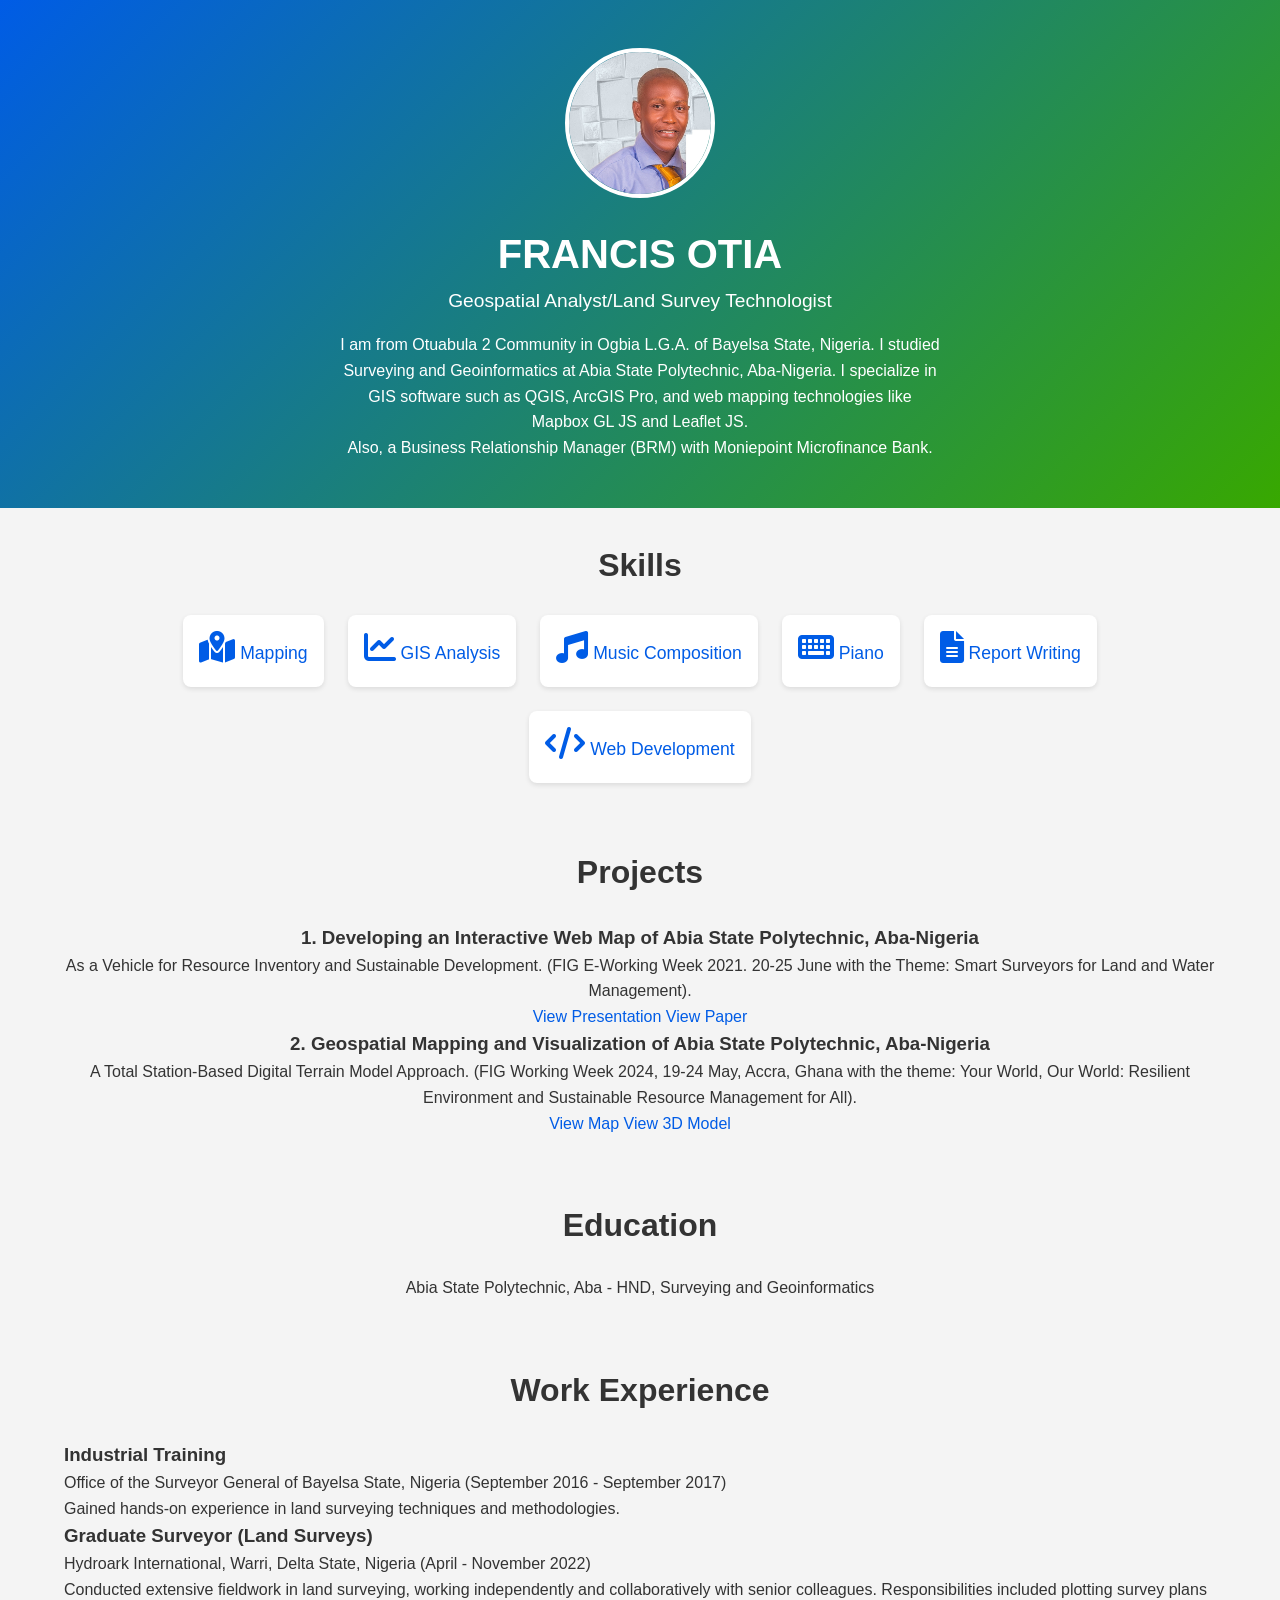
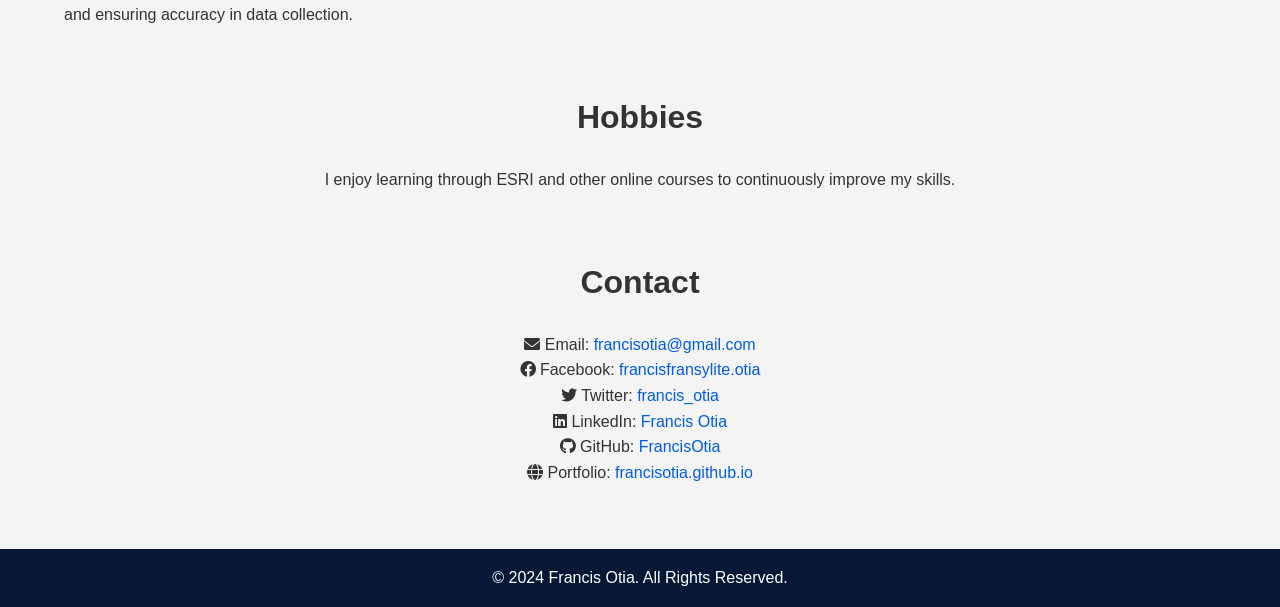
==== index.html @ 517559b5 "Update index.html" ====
<!DOCTYPE html>
<html lang="en">
<head>
    <meta charset="UTF-8">
    <meta name="viewport" content="width=device-width, initial-scale=1.0">
    <meta name="description" content="Portfolio of Francis Otia, Geospatial Analyst/Land Survey Technologist">
    <meta name="keywords" content="Francis Otia, Geospatial Analyst, Land Surveying, GIS, Mapping, Portfolio">
    <meta name="author" content="Francis Otia">
    <title>Francis Otia | Geospatial Analyst</title>
    <link rel="stylesheet" href="style.css">
    <script defer src="script.js"></script>
    <link href="https://cdnjs.cloudflare.com/ajax/libs/font-awesome/6.0.0-beta3/css/all.min.css" rel="stylesheet">
    <link href="https://fonts.googleapis.com/css2?family=Roboto:wght@400;500;700&display=swap" rel="stylesheet">
    <link rel="icon" href="images/favicon.png" type="image/png"> <!-- Update this with the correct favicon path -->
</head>
<body>

    <header>
        <div class="container">
            <img src="images/FrancisOtia.jpg" alt="Francis Otia" class="profile-pic">
            <h1>FRANCIS OTIA</h1>
            <p class="title">Geospatial Analyst/Land Survey Technologist</p>
            <p class="bio">
                I am from Otuabula 2 Community in Ogbia L.G.A. of Bayelsa State, Nigeria. I studied Surveying and Geoinformatics at Abia State Polytechnic, Aba-Nigeria.
                I specialize in GIS software such as QGIS, ArcGIS Pro, and web mapping technologies like Mapbox GL JS and Leaflet JS.
            </p>
            <p class="highlight">
                Also, a Business Relationship Manager (BRM) with Moniepoint Microfinance Bank.
            </p>
        </div>
    </header>

    <section class="skills" id="skills">
        <div class="container">
            <h2>Skills</h2>
            <ul>
                <li class="skill"><i class="fas fa-map-marked-alt"></i> Mapping</li>
                <li class="skill"><i class="fas fa-chart-line"></i> GIS Analysis</li>
                <li class="skill"><i class="fas fa-music"></i> Music Composition</li>
                <li class="skill"><i class="fas fa-keyboard"></i> Piano</li>
                <li class="skill"><i class="fas fa-file-alt"></i> Report Writing</li>
                <li class="skill"><i class="fas fa-code"></i> Web Development</li>
            </ul>
        </div>
    </section>

    <section class="projects" id="projects">
        <div class="container">
            <h2>Projects</h2>
            <div class="project">
                <h3>1. Developing an Interactive Web Map of Abia State Polytechnic, Aba-Nigeria</h3>
                <p>As a Vehicle for Resource Inventory and Sustainable Development. (FIG E-Working Week 2021. 20-25 June with the Theme: Smart Surveyors for Land and Water Management).</p>
                <div class="links">
                    <a href="https://fig.net/resources/proceedings/fig_proceedings/fig2021/ppt/ts03.5/TS03.5_chigbu_otia_et_al_11116_ppt.pdf" target="_blank">View Presentation</a>
                    <a href="https://fig.net/resources/proceedings/fig_proceedings/fig2021/papers/ts03.5/TS03.5_chigbu_otia_et_al_11116.pdf" target="_blank">View Paper</a>
                </div>
            </div>
            <div class="project">
                <h3>2. Geospatial Mapping and Visualization of Abia State Polytechnic, Aba-Nigeria</h3>
                <p>A Total Station-Based Digital Terrain Model Approach. (FIG Working Week 2024, 19-24 May, Accra, Ghana with the theme: Your World, Our World: Resilient Environment and Sustainable Resource Management for All).</p>
                <div class="links">
                    <a href="https://fransylite.github.io/abpol_v1" target="_blank">View Map</a>
                    <a href="https://fransylite.github.io/abpol_v1/3d_main/abia-poly-3d.html" target="_blank">View 3D Model</a>
                </div>
            </div>
        </div>
    </section>

    <section class="education" id="education">
        <div class="container">
            <h2>Education</h2>
            <p>Abia State Polytechnic, Aba - HND, Surveying and Geoinformatics</p>
        </div>
    </section>

    <section class="work-experience" id="work-experience">
        <div class="container">
            <h2>Work Experience</h2>
            <div class="experience">
                <h3>Industrial Training</h3>
                <p>Office of the Surveyor General of Bayelsa State, Nigeria (September 2016 - September 2017)</p>
                <p>Gained hands-on experience in land surveying techniques and methodologies.</p>
            </div>
            <div class="experience">
                <h3>Graduate Surveyor (Land Surveys)</h3>
                <p>Hydroark International, Warri, Delta State, Nigeria (April - November 2022)</p>
                <p>Conducted extensive fieldwork in land surveying, working independently and collaboratively with senior colleagues. Responsibilities included plotting survey plans and ensuring accuracy in data collection.</p>
            </div>
        </div>
    </section>

    <section class="hobbies" id="hobbies">
        <div class="container">
            <h2>Hobbies</h2>
            <p>I enjoy learning through ESRI and other online courses to continuously improve my skills.</p>
        </div>
    </section>

    <section class="contact" id="contact">
        <div class="container">
            <h2>Contact</h2>
            <p><i class="fas fa-envelope"></i> Email: <a href="mailto:francisotia@gmail.com">francisotia@gmail.com</a></p>
            <p><i class="fab fa-facebook"></i> Facebook: <a href="https://web.facebook.com/francisfransylite.otia" target="_blank">francisfransylite.otia</a></p>
            <p><i class="fab fa-twitter"></i> Twitter: <a href="https://x.com/francis_otia" target="_blank">francis_otia</a></p>
            <p><i class="fab fa-linkedin"></i> LinkedIn: <a href="https://www.linkedin.com/in/francis-otia-8652bb181/" target="_blank">Francis Otia</a></p>
            <p><i class="fab fa-github"></i> GitHub: <a href="https://github.com/FrancisOtia" target="_blank">FrancisOtia</a></p>
            <p><i class="fas fa-globe"></i> Portfolio: <a href="https://francisotia.github.io" target="_blank">francisotia.github.io</a></p>
        </div>
    </section>

    <footer>
        <div class="container">
            <p>&copy; 2024 Francis Otia. All Rights Reserved.</p>
        </div>
    </footer>

</body>
</html>
---- style.css ----
* {
    margin: 0;
    padding: 0;
    box-sizing: border-box;
}

body {
    font-family: 'Arial', sans-serif;
    line-height: 1.6;
    background-color: #f4f4f4;
    color: #333;
}

header {
    background: linear-gradient(135deg, #005ce6, #38a800);
    color: white;
    text-align: center;
    padding: 3rem 0;
}

.profile-pic {
    width: 150px;
    height: 150px;
    border-radius: 50%;
    border: 4px solid #fff;
    margin-bottom: 1rem;
}

h1 {
    font-size: 2.5rem;
}

.title {
    font-size: 1.2rem;
    margin-bottom: 1rem;
}

.bio, .highlight {
    max-width: 600px;
    margin: 0 auto;
    font-size: 1rem;
}

.container {
    width: 90%;
    margin: auto;
    max-width: 1200px;
}

section {
    padding: 2rem 0;
}

h2 {
    text-align: center;
    font-size: 2rem;
    margin-bottom: 1.5rem;
}

.skills ul {
    list-style-type: none;
    display: flex;
    flex-wrap: wrap;
    justify-content: center;
    gap: 1.5rem;
}

.skills li {
    background: white;
    padding: 1rem;
    border-radius: 8px;
    text-align: center;
    font-size: 1.1rem;
    color: #005ce6;
    box-shadow: 0 2px 5px rgba(0, 0, 0, 0.1);
}

.skills i {
    font-size: 2rem;
    margin-bottom: 0.5rem;
}

.projects, .education, .hobbies, .contact {
    text-align: center;
}

footer {
    background: #041836;
    color: white;
    text-align: center;
    padding: 1rem 0;
    margin-top: 2rem;
}

a {
    color: #005ce6;
    text-decoration: none;
}

a:hover {
    text-decoration: underline;
}

@media (max-width: 768px) {
    .skills ul {
        flex-direction: column;
        align-items: center;
    }
}
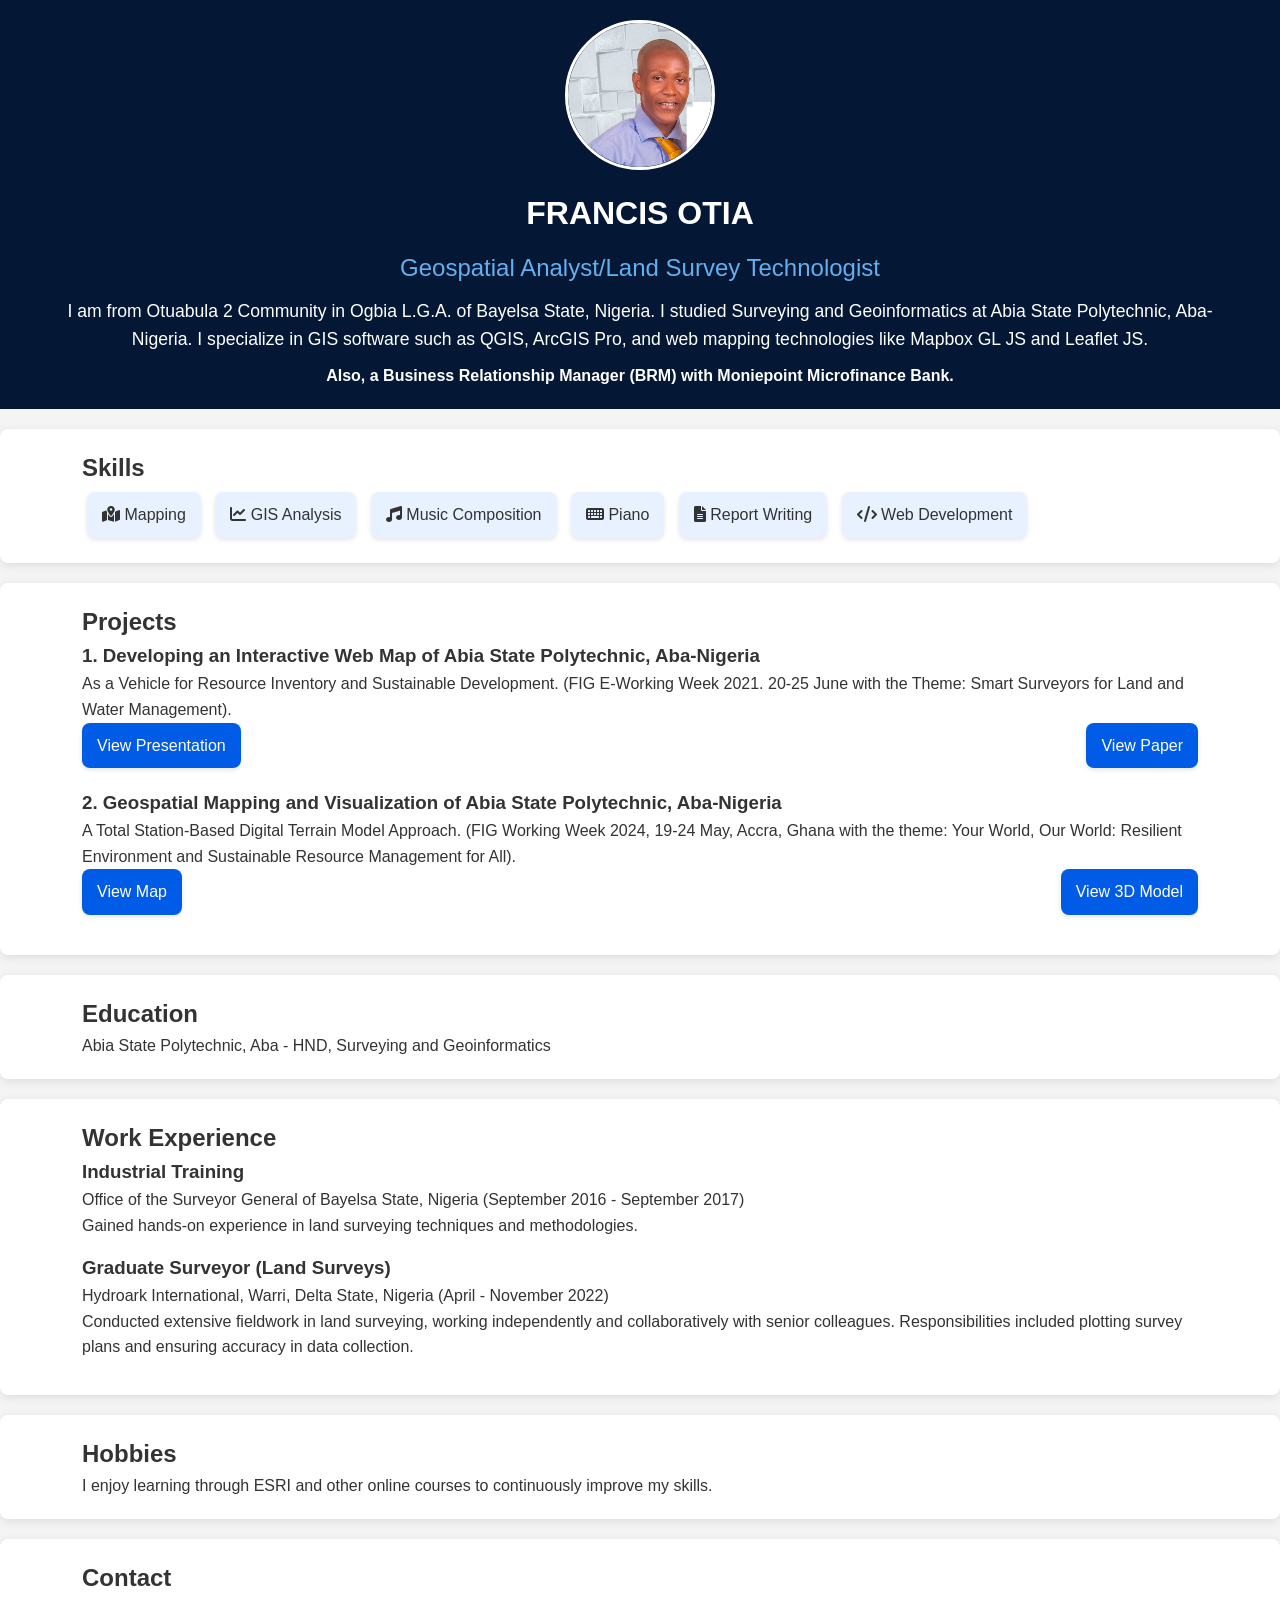
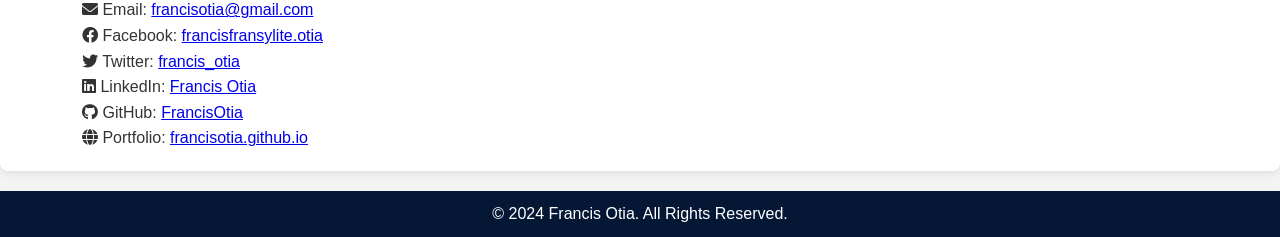
==== commit 9c866877: "Update index.html" ====
--- a/index.html
+++ b/index.html
@@ -4,8 +4,9 @@
     <meta charset="UTF-8">
     <meta name="viewport" content="width=device-width, initial-scale=1.0">
     <meta name="description" content="Portfolio of Francis Otia, Geospatial Analyst/Land Survey Technologist">
-    <meta name="keywords" content="Francis Otia, Geospatial Analyst, Land Surveying, GIS, Mapping, Portfolio">
+    <meta name="keywords" content="Francis Otia, Francis, Otia, Francis Richard Otia, Francis Abainami Otia, Otuabula, Ogbia, Geospatial Analyst, Land Surveying, GIS, Mapping, Portfolio">
     <meta name="author" content="Francis Otia">
+    <meta name="google-site-verification" content="googlec27160a2dc78717a.html" />
     <title>Francis Otia | Geospatial Analyst</title>
     <link rel="stylesheet" href="style.css">
     <script defer src="script.js"></script>
--- a/style.css
+++ b/style.css
@@ -1,109 +1,125 @@
 * {
+    box-sizing: border-box;
     margin: 0;
     padding: 0;
-    box-sizing: border-box;
+    font-family: 'Roboto', sans-serif;
 }
 
 body {
-    font-family: 'Arial', sans-serif;
     line-height: 1.6;
     background-color: #f4f4f4;
     color: #333;
 }
 
 header {
-    background: linear-gradient(135deg, #005ce6, #38a800);
-    color: white;
+    background: #041836;
+    color: #fff;
+    padding: 20px 0;
     text-align: center;
-    padding: 3rem 0;
+}
+
+.container {
+    width: 90%;
+    max-width: 1200px;
+    margin: auto;
 }
 
 .profile-pic {
     width: 150px;
     height: 150px;
-    border-radius: 50%;
-    border: 4px solid #fff;
-    margin-bottom: 1rem;
+    border-radius: 50%; /* Makes the profile picture rounded */
+    border: 3px solid #fff;
 }
 
 h1 {
-    font-size: 2.5rem;
+    margin: 10px 0;
 }
 
 .title {
-    font-size: 1.2rem;
-    margin-bottom: 1rem;
+    font-weight: 500;
+    color: #63b0ef;
+    font-size: 1.5em;
 }
 
-.bio, .highlight {
-    max-width: 600px;
-    margin: 0 auto;
-    font-size: 1rem;
+.bio {
+    margin: 10px 0;
+    font-size: 1.1em;
 }
 
-.container {
-    width: 90%;
-    margin: auto;
-    max-width: 1200px;
+.highlight {
+    font-weight: 700;
 }
 
-section {
-    padding: 2rem 0;
-}
-
-h2 {
-    text-align: center;
-    font-size: 2rem;
-    margin-bottom: 1.5rem;
+.skills, .projects, .education, .work-experience, .hobbies, .contact {
+    background: #fff;
+    padding: 20px;
+    margin: 20px 0;
+    border-radius: 8px;
+    box-shadow: 0 2px 10px rgba(0, 0, 0, 0.1);
 }
 
 .skills ul {
     list-style-type: none;
-    display: flex;
-    flex-wrap: wrap;
-    justify-content: center;
-    gap: 1.5rem;
 }
 
-.skills li {
-    background: white;
-    padding: 1rem;
+.skill {
+    display: inline-block;
+    background: #e7f1ff;
+    padding: 10px 15px;
+    margin: 5px;
     border-radius: 8px;
-    text-align: center;
-    font-size: 1.1rem;
-    color: #005ce6;
     box-shadow: 0 2px 5px rgba(0, 0, 0, 0.1);
 }
 
-.skills i {
-    font-size: 2rem;
-    margin-bottom: 0.5rem;
+.project {
+    margin-bottom: 20px;
 }
 
-.projects, .education, .hobbies, .contact {
+.links {
+    display: flex;
+    justify-content: space-between; /* Makes the links appear side by side */
+}
+
+.links a {
+    background: #005CE6;
+    color: #fff;
+    padding: 10px 15px;
+    border-radius: 8px;
+    text-decoration: none;
     text-align: center;
+    transition: background 0.3s;
+    box-shadow: 0 2px 5px rgba(0, 0, 0, 0.1);
+}
+
+.links a:hover {
+    background: #003bb5; /* Darker blue on hover */
+}
+
+.experience {
+    margin-bottom: 15px;
 }
 
 footer {
+    text-align: center;
+    padding: 10px 0;
     background: #041836;
-    color: white;
-    text-align: center;
-    padding: 1rem 0;
-    margin-top: 2rem;
-}
-
-a {
-    color: #005ce6;
-    text-decoration: none;
-}
-
-a:hover {
-    text-decoration: underline;
+    color: #fff;
+    position: relative;
+    bottom: 0;
+    width: 100%;
 }
 
 @media (max-width: 768px) {
-    .skills ul {
-        flex-direction: column;
-        align-items: center;
+    .links {
+        flex-direction: column; /* Stack links on small screens */
+    }
+
+    .links a {
+        margin: 5px 0; /* Add spacing between stacked links */
+    }
+
+    .profile-pic {
+        width: 120px; /* Smaller profile picture on mobile */
+        height: 120px;
     }
 }
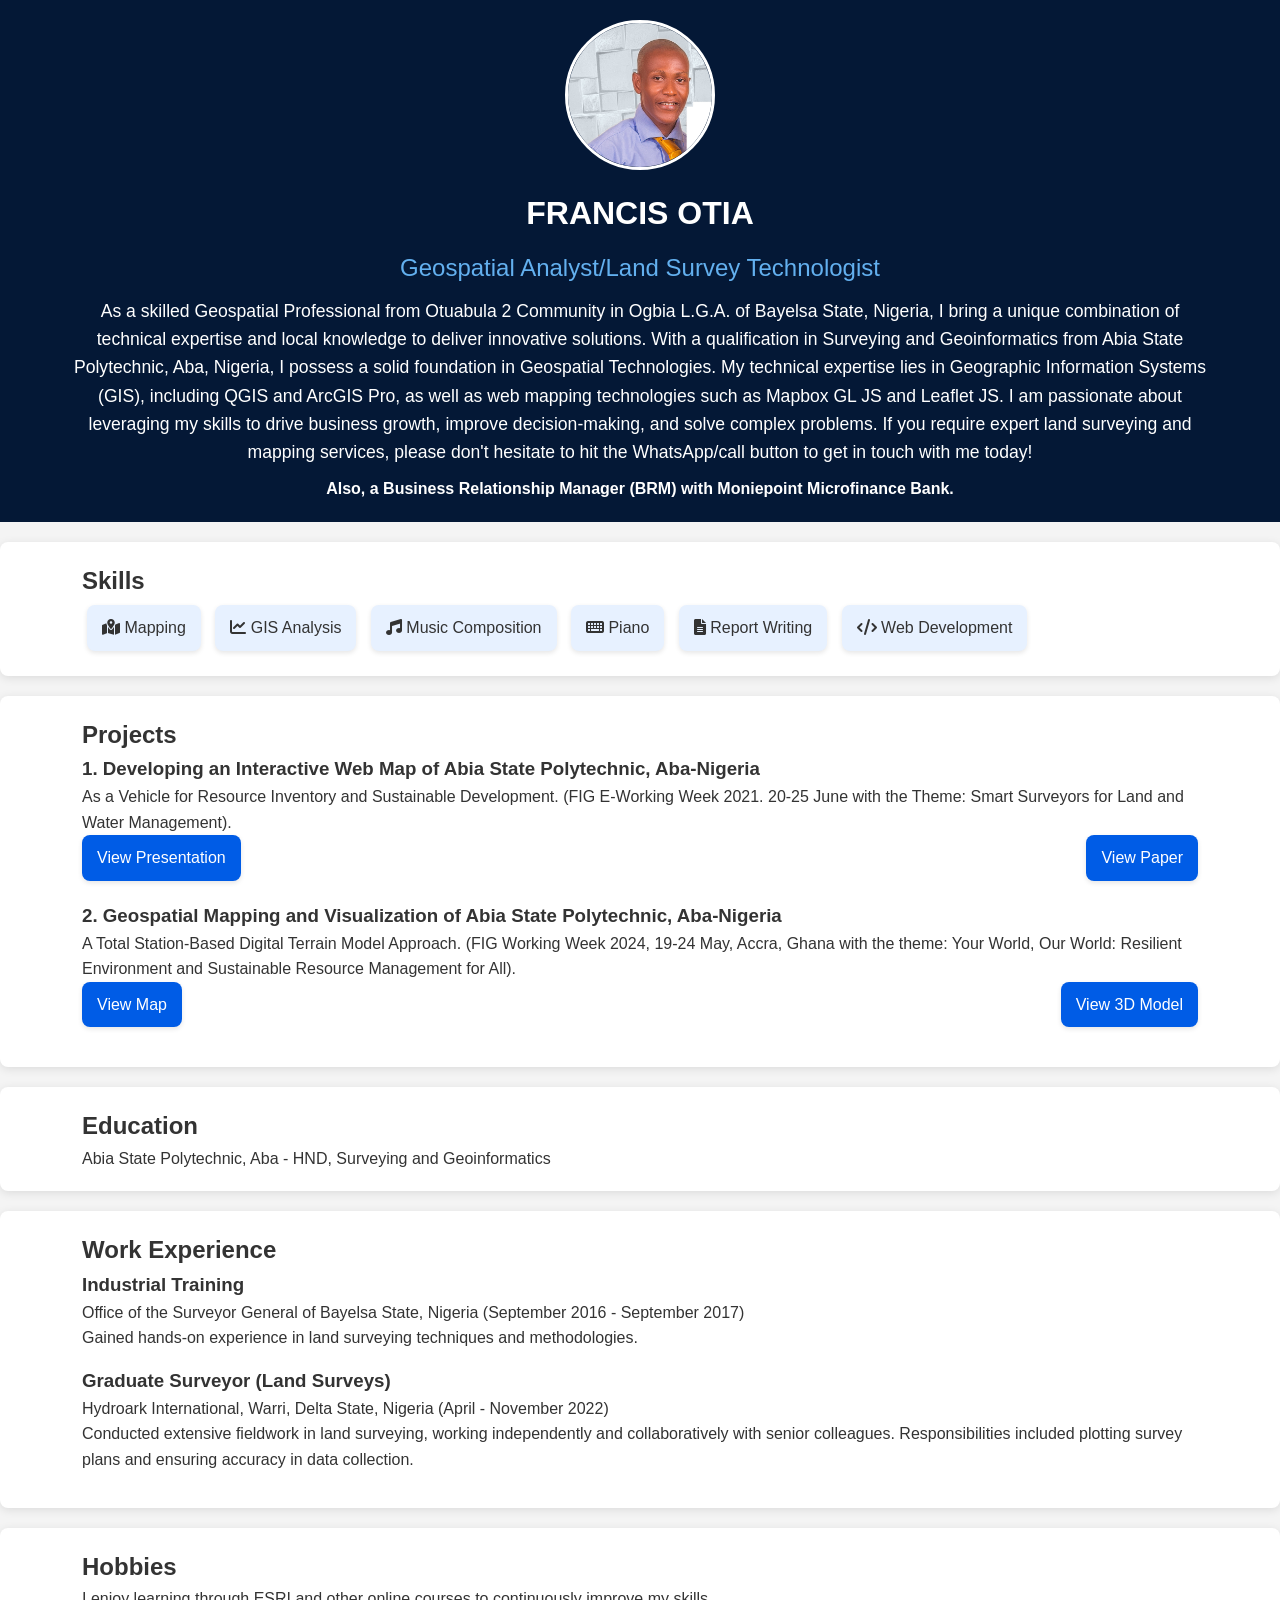
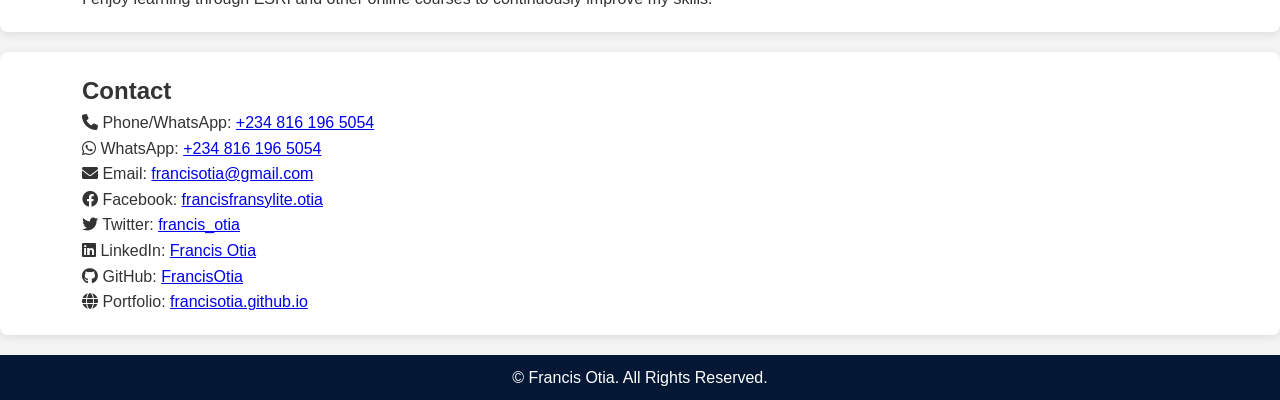
==== commit ccb94986: "Update index.html Added phone number and whatsapp line" ====
--- a/index.html
+++ b/index.html
@@ -4,7 +4,7 @@
     <meta charset="UTF-8">
     <meta name="viewport" content="width=device-width, initial-scale=1.0">
     <meta name="description" content="Portfolio of Francis Otia, Geospatial Analyst/Land Survey Technologist">
-    <meta name="keywords" content="Francis Otia, Francis, Otia, Francis Richard Otia, Francis Abainami Otia, Otuabula, Ogbia, Geospatial Analyst, Land Surveying, GIS, Mapping, Portfolio">
+    <meta name="keywords" content="Francis Otia, Francis Otia Portfolio, Francis Portfolio, Francis github, Francis, Otia, Francis Richard Otia, Francis Abainami Otia, Otuabula, Ogbia, Geospatial Analyst, Land Surveying, GIS, Mapping, Portfolio">
     <meta name="author" content="Francis Otia">
     <meta name="google-site-verification" content="googlec27160a2dc78717a.html" />
     <title>Francis Otia | Geospatial Analyst</title>
@@ -22,8 +22,7 @@
             <h1>FRANCIS OTIA</h1>
             <p class="title">Geospatial Analyst/Land Survey Technologist</p>
             <p class="bio">
-                I am from Otuabula 2 Community in Ogbia L.G.A. of Bayelsa State, Nigeria. I studied Surveying and Geoinformatics at Abia State Polytechnic, Aba-Nigeria.
-                I specialize in GIS software such as QGIS, ArcGIS Pro, and web mapping technologies like Mapbox GL JS and Leaflet JS.
+                As a skilled Geospatial Professional from Otuabula 2 Community in Ogbia L.G.A. of Bayelsa State, Nigeria, I bring a unique combination of technical expertise and local knowledge to deliver innovative solutions. With a qualification in Surveying and Geoinformatics from Abia State Polytechnic, Aba, Nigeria, I possess a solid foundation in Geospatial Technologies. My technical expertise lies in Geographic Information Systems (GIS), including QGIS and ArcGIS Pro, as well as web mapping technologies such as Mapbox GL JS and Leaflet JS. I am passionate about leveraging my skills to drive business growth, improve decision-making, and solve complex problems. If you require expert land surveying and mapping services, please don't hesitate to hit the WhatsApp/call button to get in touch with me today!
             </p>
             <p class="highlight">
                 Also, a Business Relationship Manager (BRM) with Moniepoint Microfinance Bank.
@@ -97,21 +96,23 @@
         </div>
     </section>
 
-    <section class="contact" id="contact">
-        <div class="container">
-            <h2>Contact</h2>
-            <p><i class="fas fa-envelope"></i> Email: <a href="mailto:francisotia@gmail.com">francisotia@gmail.com</a></p>
-            <p><i class="fab fa-facebook"></i> Facebook: <a href="https://web.facebook.com/francisfransylite.otia" target="_blank">francisfransylite.otia</a></p>
-            <p><i class="fab fa-twitter"></i> Twitter: <a href="https://x.com/francis_otia" target="_blank">francis_otia</a></p>
-            <p><i class="fab fa-linkedin"></i> LinkedIn: <a href="https://www.linkedin.com/in/francis-otia-8652bb181/" target="_blank">Francis Otia</a></p>
-            <p><i class="fab fa-github"></i> GitHub: <a href="https://github.com/FrancisOtia" target="_blank">FrancisOtia</a></p>
-            <p><i class="fas fa-globe"></i> Portfolio: <a href="https://francisotia.github.io" target="_blank">francisotia.github.io</a></p>
-        </div>
-    </section>
+   <section class="contact" id="contact">
+    <div class="container">
+        <h2>Contact</h2>
+        <p><i class="fas fa-phone"></i> Phone/WhatsApp: <a href="tel:+2348161965054">+234 816 196 5054</a></p>
+        <p><i class="fab fa-whatsapp"></i> WhatsApp: <a href="https://wa.me/2348161965054?text=Hi%20Francis%20Otia%2C%20I%27m%20interested%20in%20discussing%20geospatial%20mapping%20%2F%20land%20surveying%20services%20with%20you%20-%20Found%20your%20portfolio%20on%20github." target="_blank">+234 816 196 5054</a></p>
+        <p><i class="fas fa-envelope"></i> Email: <a href="mailto:francisotia@gmail.com">francisotia@gmail.com</a></p>
+        <p><i class="fab fa-facebook"></i> Facebook: <a href="https://web.facebook.com/francisfransylite.otia" target="_blank">francisfransylite.otia</a></p>
+        <p><i class="fab fa-twitter"></i> Twitter: <a href="https://x.com/francis_otia" target="_blank">francis_otia</a></p>
+        <p><i class="fab fa-linkedin"></i> LinkedIn: <a href="https://www.linkedin.com/in/francis-otia-8652bb181/" target="_blank">Francis Otia</a></p>
+        <p><i class="fab fa-github"></i> GitHub: <a href="https://github.com/FrancisOtia" target="_blank">FrancisOtia</a></p>
+        <p><i class="fas fa-globe"></i> Portfolio: <a href="https://francisotia.github.io" target="_blank">francisotia.github.io</a></p>
+    </div>
+</section>
 
     <footer>
         <div class="container">
-            <p>&copy; 2024 Francis Otia. All Rights Reserved.</p>
+            <p>&copy; <span id="year"></span> Francis Otia. All Rights Reserved.</p>
         </div>
     </footer>
 
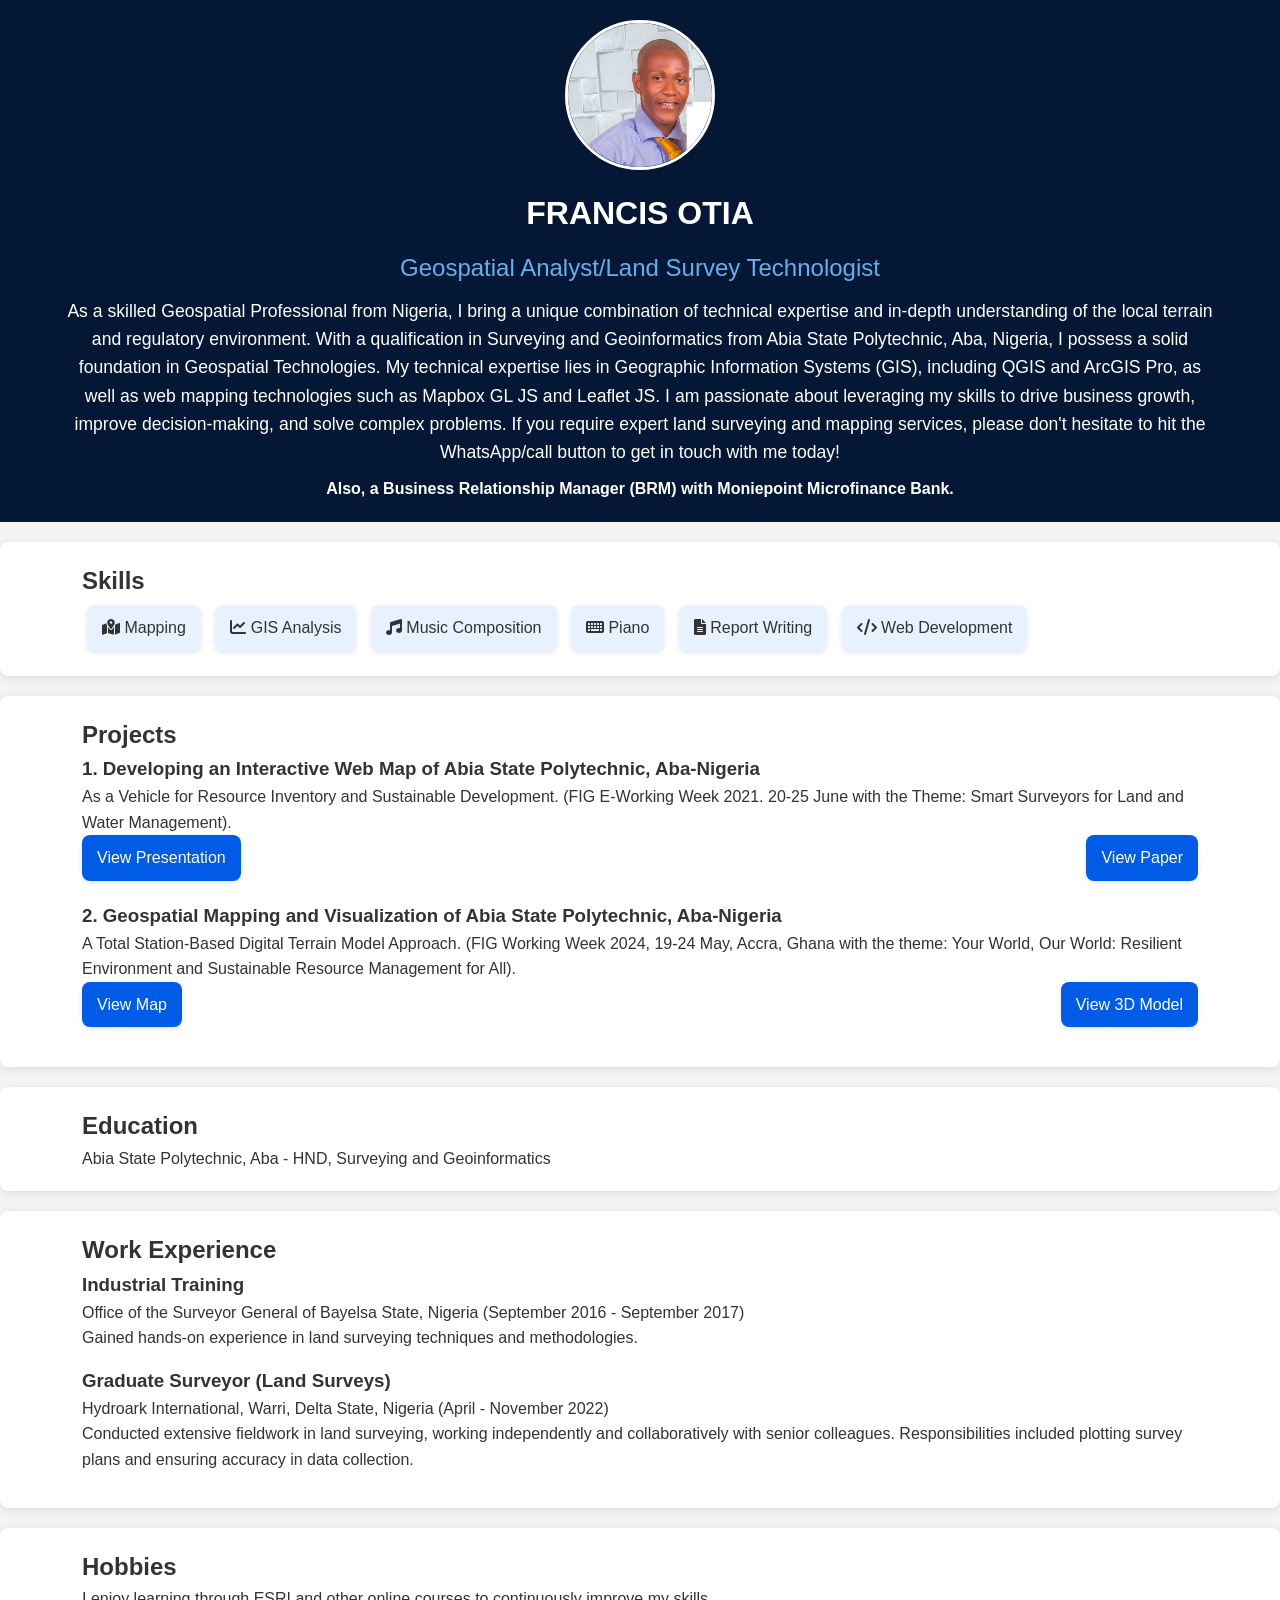
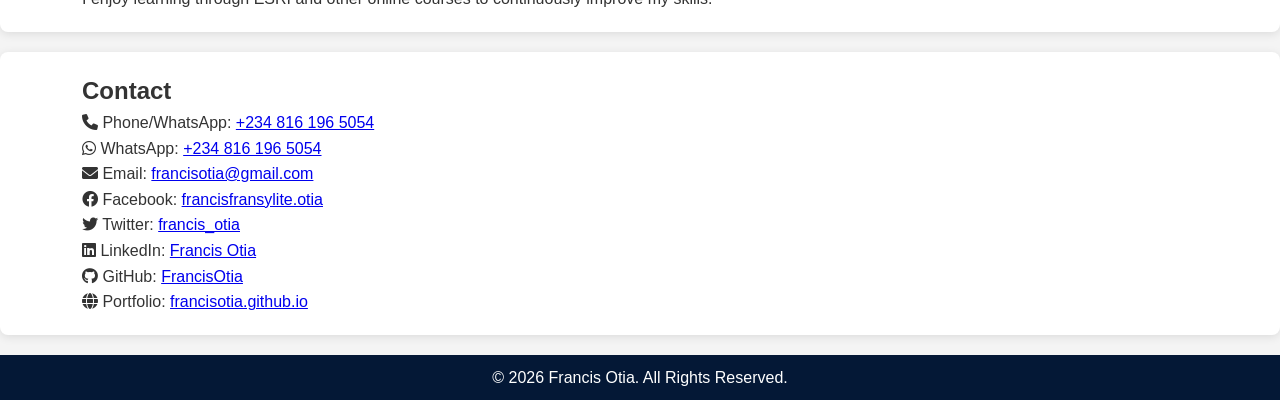
==== commit 430e38ce: "Update index.html" ====
--- a/index.html
+++ b/index.html
@@ -22,8 +22,8 @@
             <h1>FRANCIS OTIA</h1>
             <p class="title">Geospatial Analyst/Land Survey Technologist</p>
             <p class="bio">
-                As a skilled Geospatial Professional from Otuabula 2 Community in Ogbia L.G.A. of Bayelsa State, Nigeria, I bring a unique combination of technical expertise and local knowledge to deliver innovative solutions. With a qualification in Surveying and Geoinformatics from Abia State Polytechnic, Aba, Nigeria, I possess a solid foundation in Geospatial Technologies. My technical expertise lies in Geographic Information Systems (GIS), including QGIS and ArcGIS Pro, as well as web mapping technologies such as Mapbox GL JS and Leaflet JS. I am passionate about leveraging my skills to drive business growth, improve decision-making, and solve complex problems. If you require expert land surveying and mapping services, please don't hesitate to hit the WhatsApp/call button to get in touch with me today!
-            </p>
+            As a skilled Geospatial Professional from Nigeria, I bring a unique combination of technical expertise and in-depth understanding of the local terrain and regulatory environment. With a qualification in Surveying and Geoinformatics from Abia State Polytechnic, Aba, Nigeria, I possess a solid foundation in Geospatial Technologies. My technical expertise lies in Geographic Information Systems (GIS), including QGIS and ArcGIS Pro, as well as web mapping technologies such as Mapbox GL JS and Leaflet JS. I am passionate about leveraging my skills to drive business growth, improve decision-making, and solve complex problems. If you require expert land surveying and mapping services, please don't hesitate to hit the WhatsApp/call button to get in touch with me today!
+</p>
             <p class="highlight">
                 Also, a Business Relationship Manager (BRM) with Moniepoint Microfinance Bank.
             </p>
@@ -113,6 +113,9 @@
     <footer>
         <div class="container">
             <p>&copy; <span id="year"></span> Francis Otia. All Rights Reserved.</p>
+            <script>
+  document.getElementById("year").textContent = new Date().getFullYear();
+</script>
         </div>
     </footer>
 
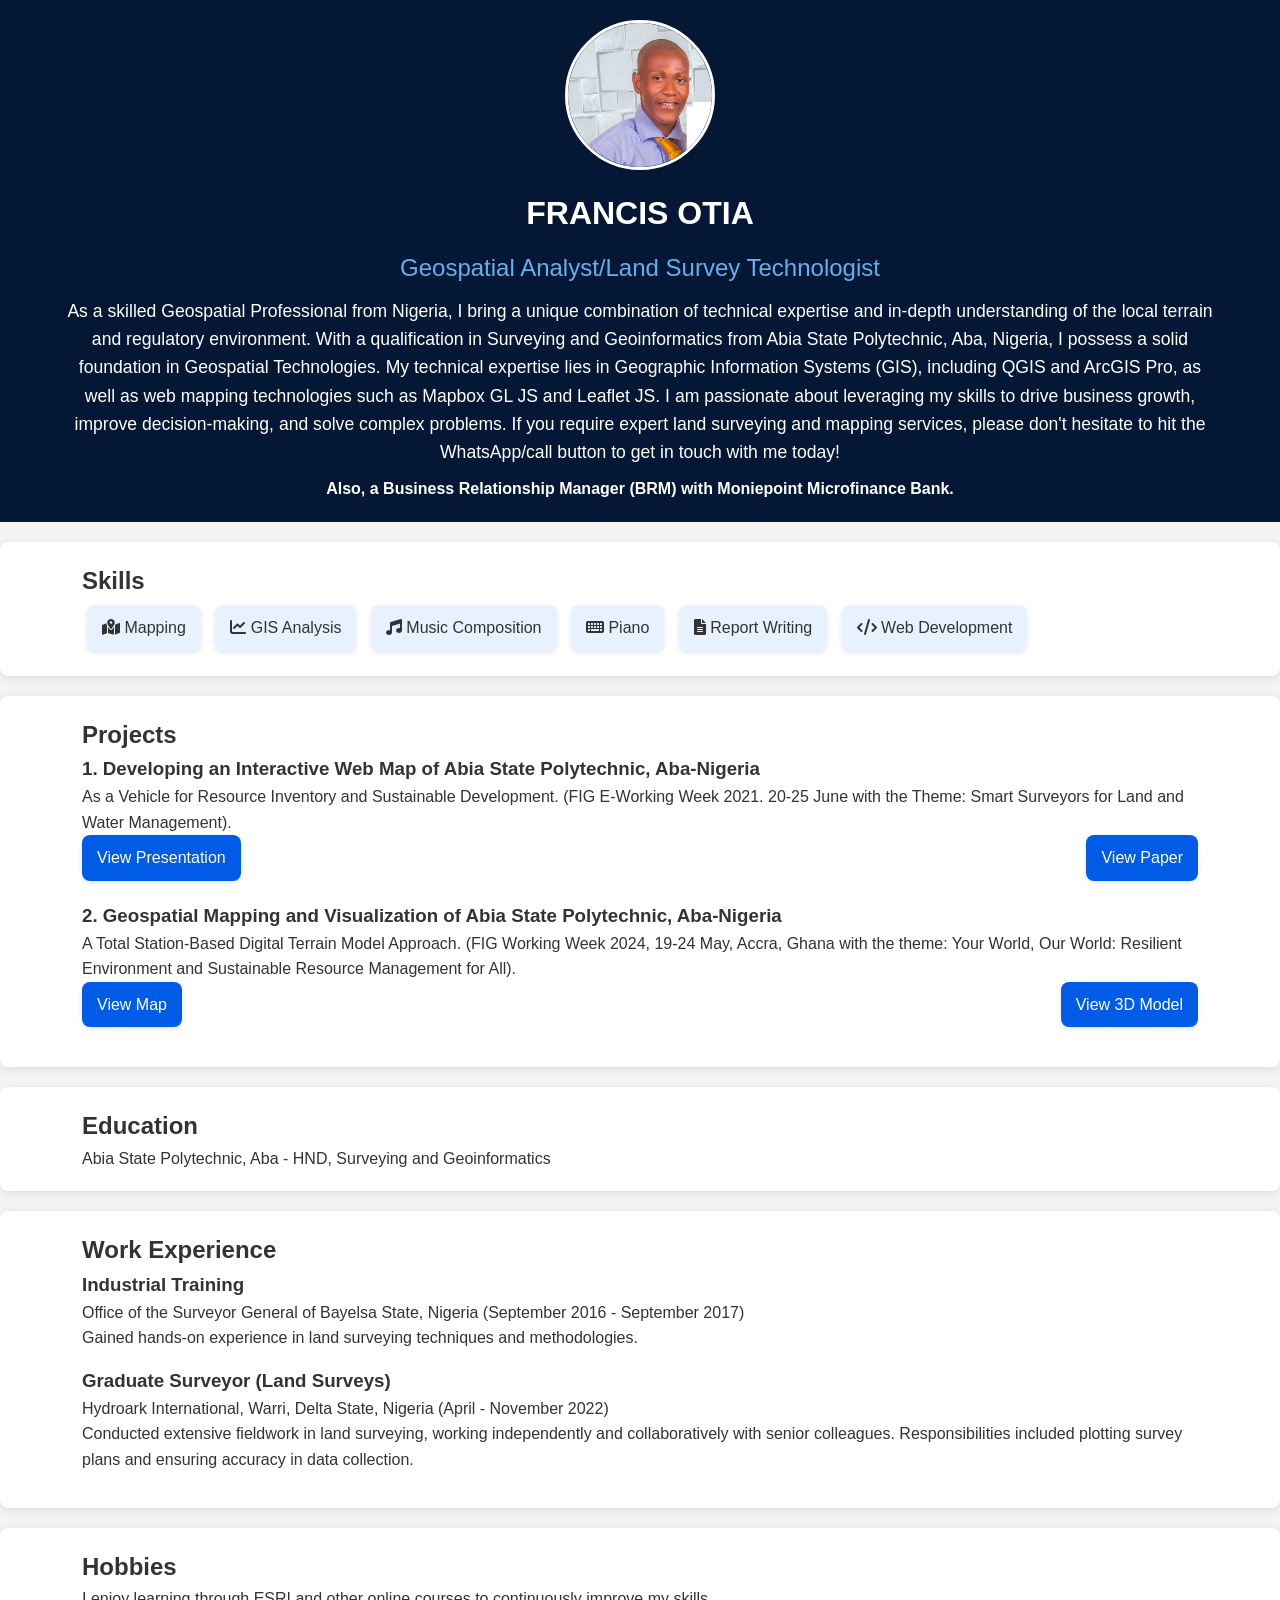
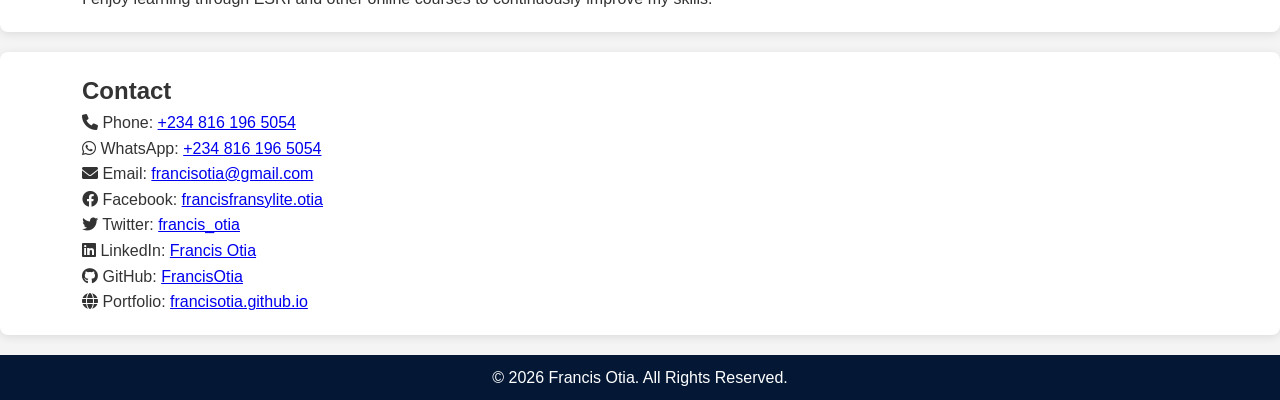
==== commit 7ad75f5d: "Update index.html" ====
--- a/index.html
+++ b/index.html
@@ -99,7 +99,7 @@
    <section class="contact" id="contact">
     <div class="container">
         <h2>Contact</h2>
-        <p><i class="fas fa-phone"></i> Phone/WhatsApp: <a href="tel:+2348161965054">+234 816 196 5054</a></p>
+        <p><i class="fas fa-phone"></i> Phone: <a href="tel:+2348161965054">+234 816 196 5054</a></p>
         <p><i class="fab fa-whatsapp"></i> WhatsApp: <a href="https://wa.me/2348161965054?text=Hi%20Francis%20Otia%2C%20I%27m%20interested%20in%20discussing%20geospatial%20mapping%20%2F%20land%20surveying%20services%20with%20you%20-%20Found%20your%20portfolio%20on%20github." target="_blank">+234 816 196 5054</a></p>
         <p><i class="fas fa-envelope"></i> Email: <a href="mailto:francisotia@gmail.com">francisotia@gmail.com</a></p>
         <p><i class="fab fa-facebook"></i> Facebook: <a href="https://web.facebook.com/francisfransylite.otia" target="_blank">francisfransylite.otia</a></p>
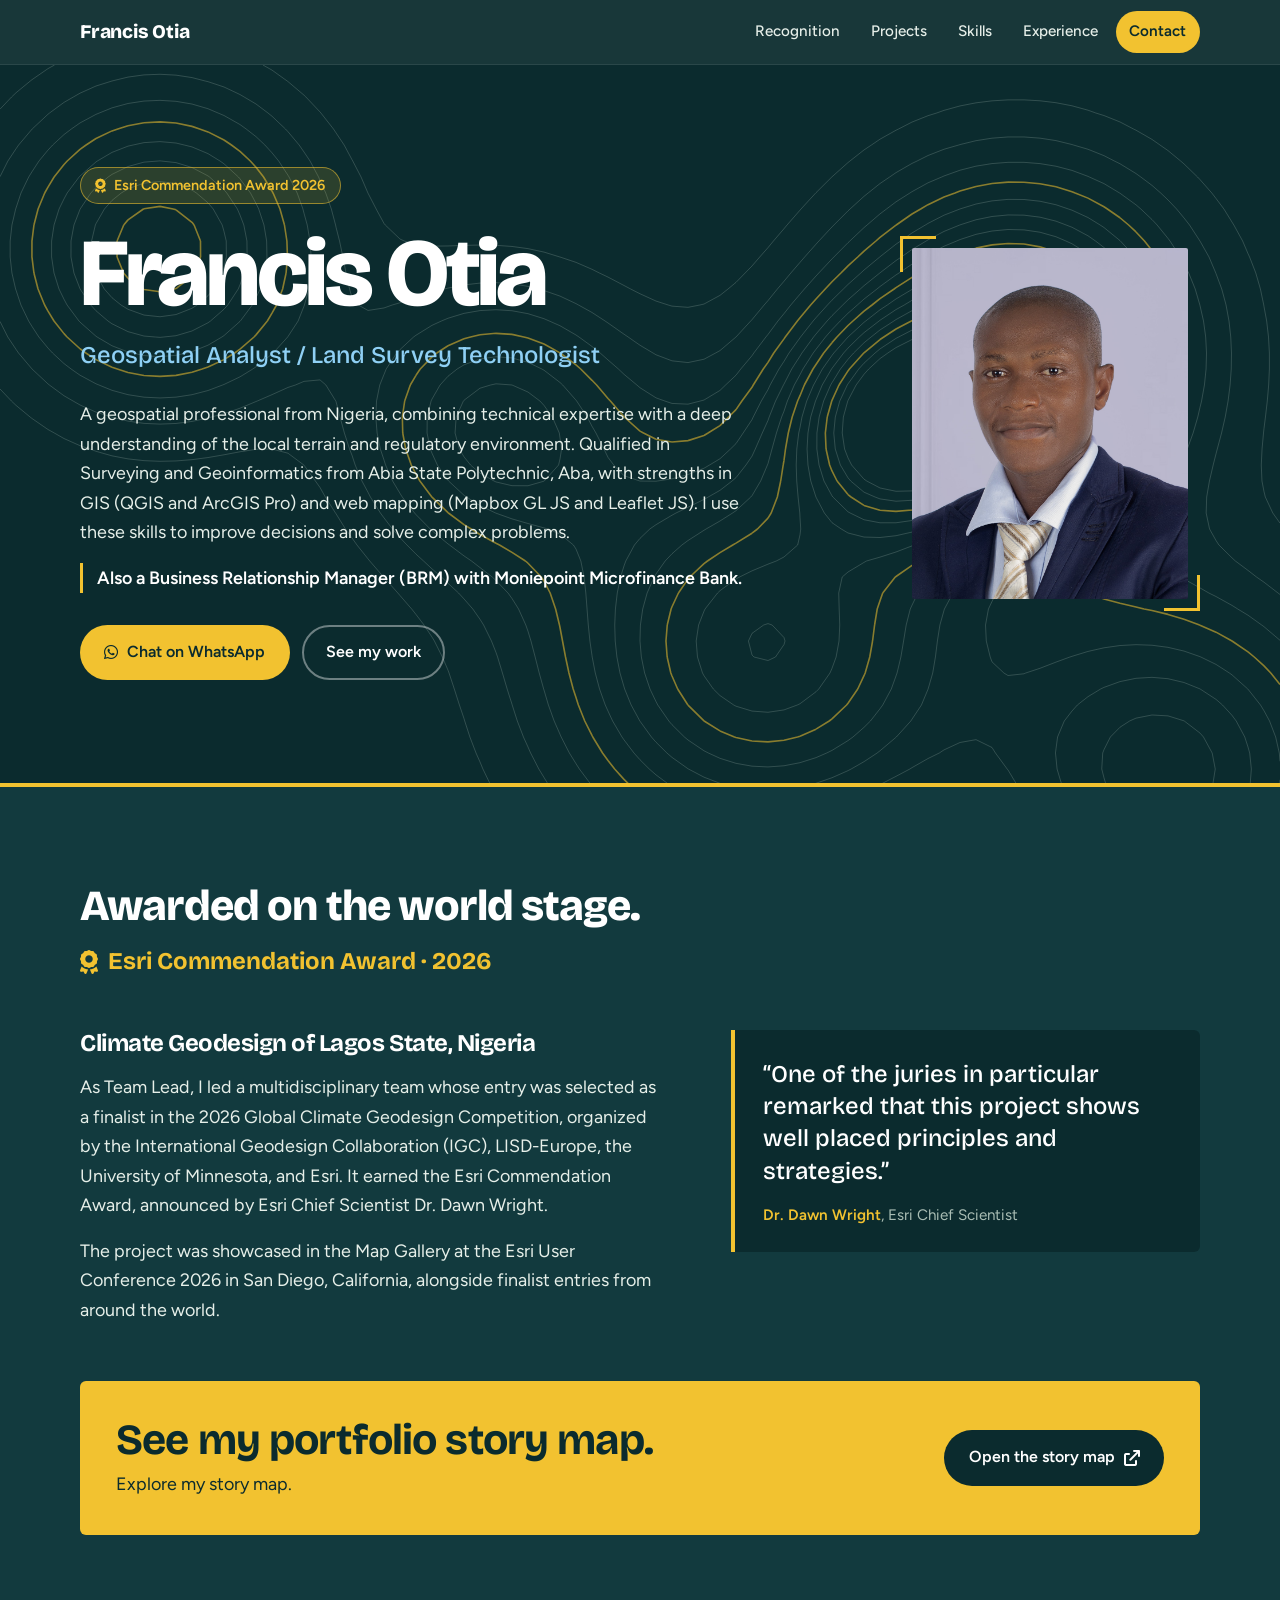
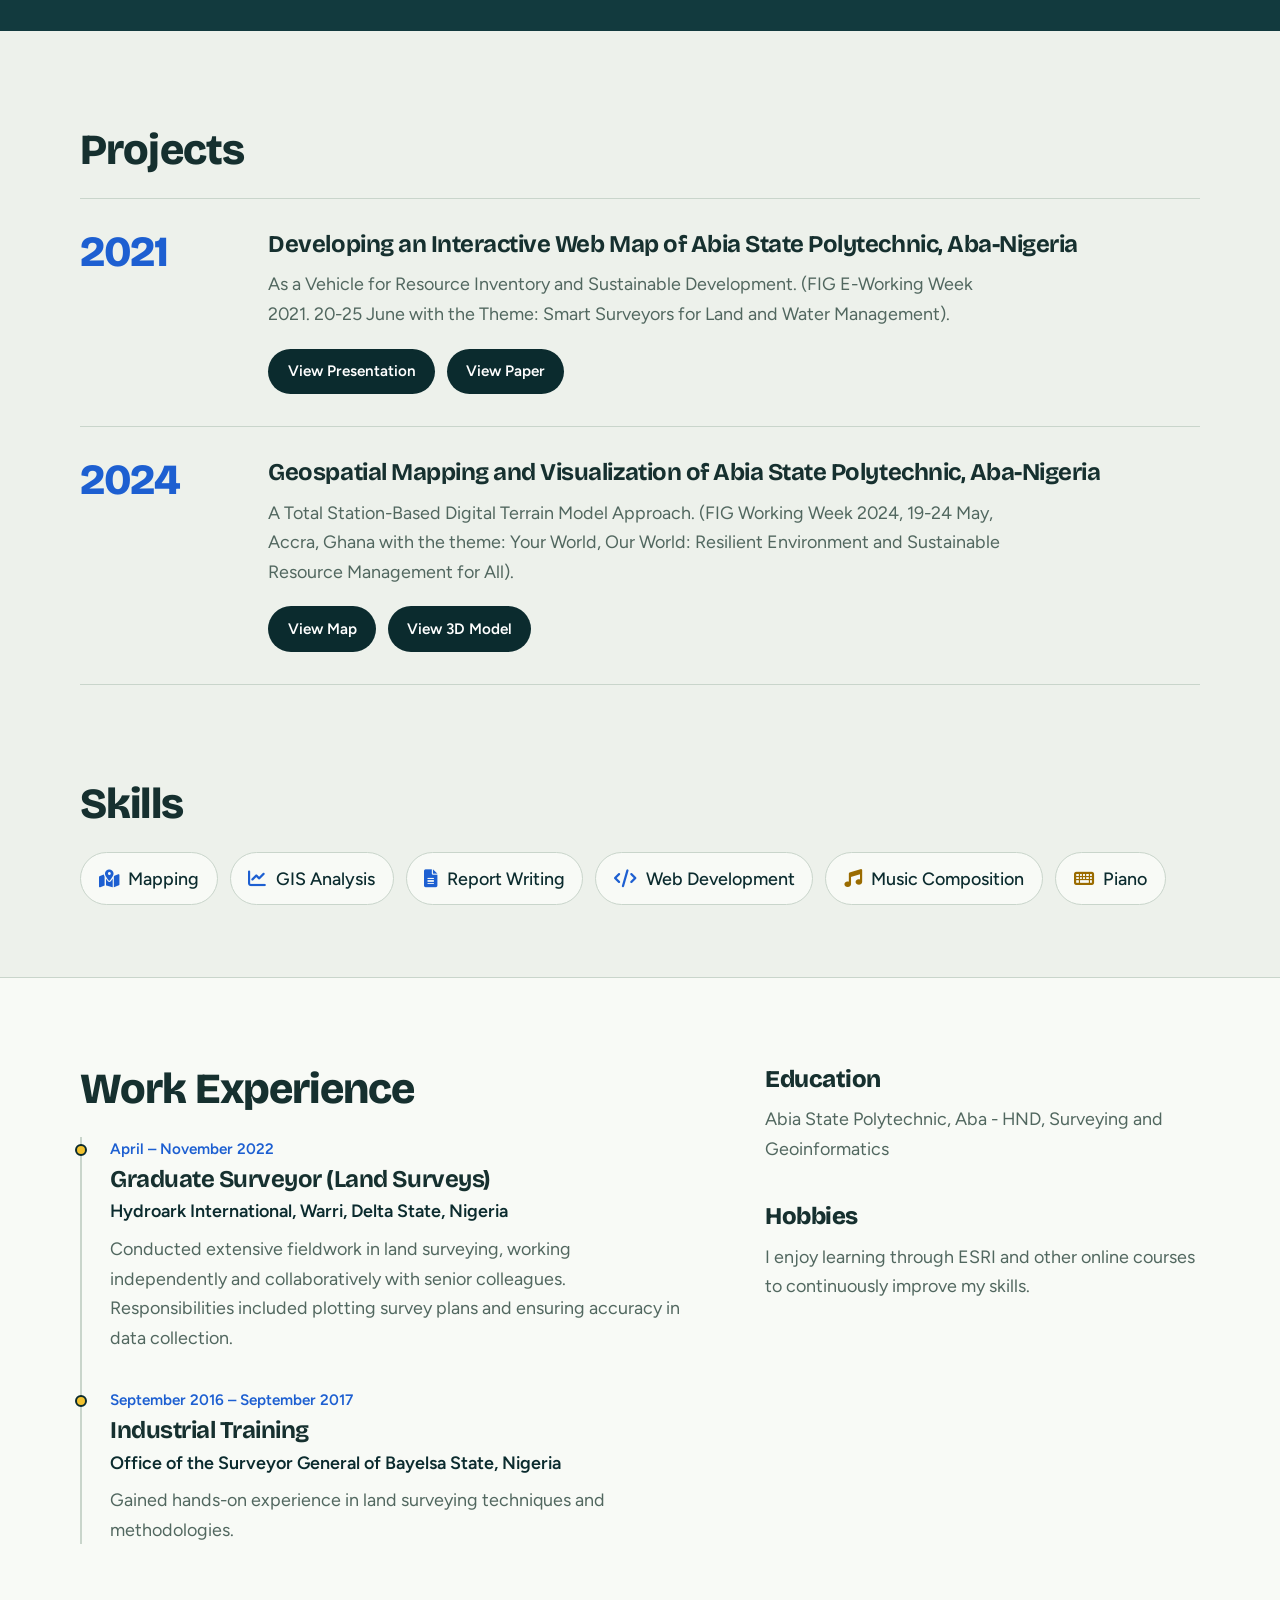
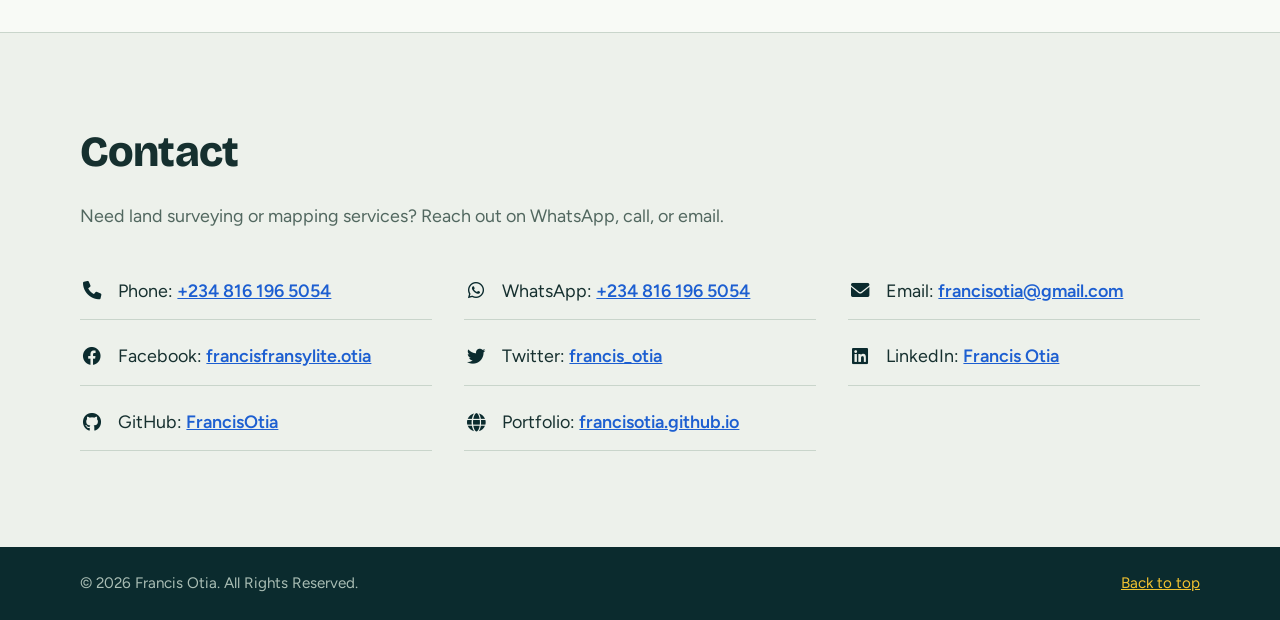
==== commit cf074faf: "Updated my portfolio page I updated my portfolio page by editing the html, css and javascript files " ====
--- a/index.html
+++ b/index.html
@@ -7,115 +7,203 @@
     <meta name="keywords" content="Francis Otia, Francis Otia Portfolio, Francis Portfolio, Francis github, Francis, Otia, Francis Richard Otia, Francis Abainami Otia, Otuabula, Ogbia, Geospatial Analyst, Land Surveying, GIS, Mapping, Portfolio">
     <meta name="author" content="Francis Otia">
     <meta name="google-site-verification" content="googlec27160a2dc78717a.html" />
+    <meta name="theme-color" content="#0B2B2E">
+    <meta property="og:type" content="website">
+    <meta property="og:title" content="Francis Otia | Geospatial Analyst">
+    <meta property="og:description" content="Portfolio of Francis Otia, Geospatial Analyst/Land Survey Technologist">
+    <meta property="og:url" content="https://francisotia.github.io">
     <title>Francis Otia | Geospatial Analyst</title>
     <link rel="stylesheet" href="style.css">
     <script defer src="script.js"></script>
     <link href="https://cdnjs.cloudflare.com/ajax/libs/font-awesome/6.0.0-beta3/css/all.min.css" rel="stylesheet">
-    <link href="https://fonts.googleapis.com/css2?family=Roboto:wght@400;500;700&display=swap" rel="stylesheet">
+    <link rel="preconnect" href="https://fonts.googleapis.com">
+    <link rel="preconnect" href="https://fonts.gstatic.com" crossorigin>
+    <link href="https://fonts.googleapis.com/css2?family=Bricolage+Grotesque:opsz,wght@12..96,500;12..96,700;12..96,800&family=Figtree:wght@400;500;600&display=swap" rel="stylesheet">
     <link rel="icon" href="images/favicon.png" type="image/png"> <!-- Update this with the correct favicon path -->
 </head>
 <body>
 
-    <header>
-        <div class="container">
-            <img src="images/FrancisOtia.jpg" alt="Francis Otia" class="profile-pic">
-            <h1>FRANCIS OTIA</h1>
-            <p class="title">Geospatial Analyst/Land Survey Technologist</p>
-            <p class="bio">
-            As a skilled Geospatial Professional from Nigeria, I bring a unique combination of technical expertise and in-depth understanding of the local terrain and regulatory environment. With a qualification in Surveying and Geoinformatics from Abia State Polytechnic, Aba, Nigeria, I possess a solid foundation in Geospatial Technologies. My technical expertise lies in Geographic Information Systems (GIS), including QGIS and ArcGIS Pro, as well as web mapping technologies such as Mapbox GL JS and Leaflet JS. I am passionate about leveraging my skills to drive business growth, improve decision-making, and solve complex problems. If you require expert land surveying and mapping services, please don't hesitate to hit the WhatsApp/call button to get in touch with me today!
-</p>
-            <p class="highlight">
-                Also, a Business Relationship Manager (BRM) with Moniepoint Microfinance Bank.
-            </p>
+    <a class="skip-link" href="#main">Skip to content</a>
+
+    <header class="site-header" id="top">
+        <div class="container header-bar">
+            <a class="brand" href="#top">Francis Otia</a>
+            <button class="nav-toggle" type="button" aria-expanded="false" aria-controls="site-nav" aria-label="Open menu">
+                <i class="fas fa-bars" aria-hidden="true"></i>
+            </button>
+            <nav id="site-nav" class="site-nav" aria-label="Main">
+                <a href="#recognition">Recognition</a>
+                <a href="#projects">Projects</a>
+                <a href="#skills">Skills</a>
+                <a href="#experience">Experience</a>
+                <a href="#contact" class="nav-cta">Contact</a>
+            </nav>
         </div>
     </header>
 
-    <section class="skills" id="skills">
-        <div class="container">
-            <h2>Skills</h2>
-            <ul>
-                <li class="skill"><i class="fas fa-map-marked-alt"></i> Mapping</li>
-                <li class="skill"><i class="fas fa-chart-line"></i> GIS Analysis</li>
-                <li class="skill"><i class="fas fa-music"></i> Music Composition</li>
-                <li class="skill"><i class="fas fa-keyboard"></i> Piano</li>
-                <li class="skill"><i class="fas fa-file-alt"></i> Report Writing</li>
-                <li class="skill"><i class="fas fa-code"></i> Web Development</li>
-            </ul>
-        </div>
-    </section>
-
-    <section class="projects" id="projects">
-        <div class="container">
-            <h2>Projects</h2>
-            <div class="project">
-                <h3>1. Developing an Interactive Web Map of Abia State Polytechnic, Aba-Nigeria</h3>
-                <p>As a Vehicle for Resource Inventory and Sustainable Development. (FIG E-Working Week 2021. 20-25 June with the Theme: Smart Surveyors for Land and Water Management).</p>
-                <div class="links">
-                    <a href="https://fig.net/resources/proceedings/fig_proceedings/fig2021/ppt/ts03.5/TS03.5_chigbu_otia_et_al_11116_ppt.pdf" target="_blank">View Presentation</a>
-                    <a href="https://fig.net/resources/proceedings/fig_proceedings/fig2021/papers/ts03.5/TS03.5_chigbu_otia_et_al_11116.pdf" target="_blank">View Paper</a>
-                </div>
-            </div>
-            <div class="project">
-                <h3>2. Geospatial Mapping and Visualization of Abia State Polytechnic, Aba-Nigeria</h3>
-                <p>A Total Station-Based Digital Terrain Model Approach. (FIG Working Week 2024, 19-24 May, Accra, Ghana with the theme: Your World, Our World: Resilient Environment and Sustainable Resource Management for All).</p>
-                <div class="links">
-                    <a href="https://fransylite.github.io/abpol_v1" target="_blank">View Map</a>
-                    <a href="https://fransylite.github.io/abpol_v1/3d_main/abia-poly-3d.html" target="_blank">View 3D Model</a>
-                </div>
-            </div>
-        </div>
-    </section>
-
-    <section class="education" id="education">
-        <div class="container">
-            <h2>Education</h2>
-            <p>Abia State Polytechnic, Aba - HND, Surveying and Geoinformatics</p>
-        </div>
-    </section>
-
-    <section class="work-experience" id="work-experience">
-        <div class="container">
-            <h2>Work Experience</h2>
-            <div class="experience">
-                <h3>Industrial Training</h3>
-                <p>Office of the Surveyor General of Bayelsa State, Nigeria (September 2016 - September 2017)</p>
-                <p>Gained hands-on experience in land surveying techniques and methodologies.</p>
-            </div>
-            <div class="experience">
-                <h3>Graduate Surveyor (Land Surveys)</h3>
-                <p>Hydroark International, Warri, Delta State, Nigeria (April - November 2022)</p>
-                <p>Conducted extensive fieldwork in land surveying, working independently and collaboratively with senior colleagues. Responsibilities included plotting survey plans and ensuring accuracy in data collection.</p>
-            </div>
-        </div>
-    </section>
-
-    <section class="hobbies" id="hobbies">
-        <div class="container">
-            <h2>Hobbies</h2>
-            <p>I enjoy learning through ESRI and other online courses to continuously improve my skills.</p>
-        </div>
-    </section>
-
-   <section class="contact" id="contact">
-    <div class="container">
-        <h2>Contact</h2>
-        <p><i class="fas fa-phone"></i> Phone: <a href="tel:+2348161965054">+234 816 196 5054</a></p>
-        <p><i class="fab fa-whatsapp"></i> WhatsApp: <a href="https://wa.me/2348161965054?text=Hi%20Francis%20Otia%2C%20I%27m%20interested%20in%20discussing%20geospatial%20mapping%20%2F%20land%20surveying%20services%20with%20you%20-%20Found%20your%20portfolio%20on%20github." target="_blank">+234 816 196 5054</a></p>
-        <p><i class="fas fa-envelope"></i> Email: <a href="mailto:francisotia@gmail.com">francisotia@gmail.com</a></p>
-        <p><i class="fab fa-facebook"></i> Facebook: <a href="https://web.facebook.com/francisfransylite.otia" target="_blank">francisfransylite.otia</a></p>
-        <p><i class="fab fa-twitter"></i> Twitter: <a href="https://x.com/francis_otia" target="_blank">francis_otia</a></p>
-        <p><i class="fab fa-linkedin"></i> LinkedIn: <a href="https://www.linkedin.com/in/francis-otia-8652bb181/" target="_blank">Francis Otia</a></p>
-        <p><i class="fab fa-github"></i> GitHub: <a href="https://github.com/FrancisOtia" target="_blank">FrancisOtia</a></p>
-        <p><i class="fas fa-globe"></i> Portfolio: <a href="https://francisotia.github.io" target="_blank">francisotia.github.io</a></p>
-    </div>
-</section>
-
-    <footer>
+    <main id="main">
+
+        <section class="hero" aria-labelledby="hero-name">
+            <canvas id="contours" aria-hidden="true"></canvas>
+            <div class="container hero-grid">
+                <div class="hero-text">
+                    <a class="award-chip" href="#recognition">
+                        <i class="fas fa-award" aria-hidden="true"></i>
+                        Esri Commendation Award 2026
+                    </a>
+                    <h1 id="hero-name">Francis Otia</h1>
+                    <p class="title">Geospatial Analyst / Land Survey Technologist</p>
+                    <p class="bio">
+                        A geospatial professional from Nigeria, combining technical expertise with a deep understanding of the local terrain and regulatory environment. Qualified in Surveying and Geoinformatics from Abia State Polytechnic, Aba, with strengths in GIS (QGIS and ArcGIS Pro) and web mapping (Mapbox GL JS and Leaflet JS). I use these skills to improve decisions and solve complex problems.
+                    </p>
+                    <p class="highlight">Also a Business Relationship Manager (BRM) with Moniepoint Microfinance Bank.</p>
+                    <div class="hero-actions">
+                        <a class="btn btn-primary" href="https://wa.me/2348161965054?text=Hi%20Francis%20Otia%2C%20I%27m%20interested%20in%20discussing%20geospatial%20mapping%20%2F%20land%20surveying%20services%20with%20you%20-%20Found%20your%20portfolio%20on%20github." target="_blank" rel="noopener">
+                            <i class="fab fa-whatsapp" aria-hidden="true"></i> Chat on WhatsApp
+                        </a>
+                        <a class="btn btn-ghost" href="#projects">See my work</a>
+                    </div>
+                </div>
+                <figure class="portrait">
+                    <img src="images/FrancisOtia.jpg" alt="Francis Otia" class="profile-pic">
+                </figure>
+            </div>
+        </section>
+
+        <section class="recognition" id="recognition" aria-labelledby="recognition-title">
+            <div class="container">
+                <div class="recognition-head">
+                    <h2 id="recognition-title">Awarded on the world stage.</h2>
+                    <p class="award-name"><i class="fas fa-award" aria-hidden="true"></i> Esri Commendation Award &middot; 2026</p>
+                </div>
+
+                <div class="recognition-body">
+                    <div class="recognition-copy">
+                        <h3>Climate Geodesign of Lagos State, Nigeria</h3>
+                        <p>As Team Lead, I led a multidisciplinary team whose entry was selected as a finalist in the 2026 Global Climate Geodesign Competition, organized by the International Geodesign Collaboration (IGC), LISD-Europe, the University of Minnesota, and Esri. It earned the Esri Commendation Award, announced by Esri Chief Scientist Dr. Dawn Wright.</p>
+                        <p>The project was showcased in the Map Gallery at the Esri User Conference 2026 in San Diego, California, alongside finalist entries from around the world.</p>
+                    </div>
+
+                    <figure class="quote">
+                        <blockquote>
+                            <p>&ldquo;One of the juries in particular remarked that this project shows well placed principles and strategies.&rdquo;</p>
+                        </blockquote>
+                        <figcaption><strong>Dr. Dawn Wright</strong>, Esri Chief Scientist</figcaption>
+                    </figure>
+                </div>
+
+                <div class="story-cta">
+                    <div>
+                        <h3>See my portfolio story map.</h3>
+                        <p>Explore my story map.</p>
+                    </div>
+                    <a class="btn btn-gold" href="https://storymaps.arcgis.com/stories/6c7970320784467fb909a3b6c7a5391e" target="_blank" rel="noopener">
+                        Open the story map <i class="fas fa-arrow-up-right-from-square" aria-hidden="true"></i>
+                    </a>
+                </div>
+            </div>
+        </section>
+
+        <section class="projects" id="projects" aria-labelledby="projects-title">
+            <div class="container">
+                <h2 id="projects-title">Projects</h2>
+
+                <article class="project">
+                    <p class="project-year">2021</p>
+                    <div class="project-body">
+                        <h3>Developing an Interactive Web Map of Abia State Polytechnic, Aba-Nigeria</h3>
+                        <p>As a Vehicle for Resource Inventory and Sustainable Development. (FIG E-Working Week 2021. 20-25 June with the Theme: Smart Surveyors for Land and Water Management).</p>
+                        <div class="links">
+                            <a href="https://fig.net/resources/proceedings/fig_proceedings/fig2021/ppt/ts03.5/TS03.5_chigbu_otia_et_al_11116_ppt.pdf" target="_blank" rel="noopener">View Presentation</a>
+                            <a href="https://fig.net/resources/proceedings/fig_proceedings/fig2021/papers/ts03.5/TS03.5_chigbu_otia_et_al_11116.pdf" target="_blank" rel="noopener">View Paper</a>
+                        </div>
+                    </div>
+                </article>
+
+                <article class="project">
+                    <p class="project-year">2024</p>
+                    <div class="project-body">
+                        <h3>Geospatial Mapping and Visualization of Abia State Polytechnic, Aba-Nigeria</h3>
+                        <p>A Total Station-Based Digital Terrain Model Approach. (FIG Working Week 2024, 19-24 May, Accra, Ghana with the theme: Your World, Our World: Resilient Environment and Sustainable Resource Management for All).</p>
+                        <div class="links">
+                            <a href="https://fransylite.github.io/abpol_v1" target="_blank" rel="noopener">View Map</a>
+                            <a href="https://fransylite.github.io/abpol_v1/3d_main/abia-poly-3d.html" target="_blank" rel="noopener">View 3D Model</a>
+                        </div>
+                    </div>
+                </article>
+            </div>
+        </section>
+
+        <section class="skills" id="skills" aria-labelledby="skills-title">
+            <div class="container">
+                <h2 id="skills-title">Skills</h2>
+                <ul class="skill-list">
+                    <li class="skill"><i class="fas fa-map-marked-alt" aria-hidden="true"></i> Mapping</li>
+                    <li class="skill"><i class="fas fa-chart-line" aria-hidden="true"></i> GIS Analysis</li>
+                    <li class="skill"><i class="fas fa-file-alt" aria-hidden="true"></i> Report Writing</li>
+                    <li class="skill"><i class="fas fa-code" aria-hidden="true"></i> Web Development</li>
+                    <li class="skill skill-alt"><i class="fas fa-music" aria-hidden="true"></i> Music Composition</li>
+                    <li class="skill skill-alt"><i class="fas fa-keyboard" aria-hidden="true"></i> Piano</li>
+                </ul>
+            </div>
+        </section>
+
+        <section class="experience" id="experience" aria-labelledby="experience-title">
+            <div class="container split">
+                <div class="split-col">
+                    <h2 id="experience-title">Work Experience</h2>
+                    <ol class="timeline">
+                        <li>
+                            <p class="when">April &ndash; November 2022</p>
+                            <h3>Graduate Surveyor (Land Surveys)</h3>
+                            <p class="where">Hydroark International, Warri, Delta State, Nigeria</p>
+                            <p>Conducted extensive fieldwork in land surveying, working independently and collaboratively with senior colleagues. Responsibilities included plotting survey plans and ensuring accuracy in data collection.</p>
+                        </li>
+                        <li>
+                            <p class="when">September 2016 &ndash; September 2017</p>
+                            <h3>Industrial Training</h3>
+                            <p class="where">Office of the Surveyor General of Bayelsa State, Nigeria</p>
+                            <p>Gained hands-on experience in land surveying techniques and methodologies.</p>
+                        </li>
+                    </ol>
+                </div>
+
+                <div class="split-col">
+                    <section id="education" aria-labelledby="education-title" class="block">
+                        <h2 id="education-title">Education</h2>
+                        <p>Abia State Polytechnic, Aba - HND, Surveying and Geoinformatics</p>
+                    </section>
+                    <section id="hobbies" aria-labelledby="hobbies-title" class="block">
+                        <h2 id="hobbies-title">Hobbies</h2>
+                        <p>I enjoy learning through ESRI and other online courses to continuously improve my skills.</p>
+                    </section>
+                </div>
+            </div>
+        </section>
+
+        <section class="contact" id="contact" aria-labelledby="contact-title">
+            <div class="container">
+                <h2 id="contact-title">Contact</h2>
+                <p class="contact-lead">Need land surveying or mapping services? Reach out on WhatsApp, call, or email.</p>
+                <ul class="contact-list">
+                    <li><i class="fas fa-phone" aria-hidden="true"></i><span>Phone: <a href="tel:+2348161965054">+234 816 196 5054</a></span></li>
+                    <li><i class="fab fa-whatsapp" aria-hidden="true"></i><span>WhatsApp: <a href="https://wa.me/2348161965054?text=Hi%20Francis%20Otia%2C%20I%27m%20interested%20in%20discussing%20geospatial%20mapping%20%2F%20land%20surveying%20services%20with%20you%20-%20Found%20your%20portfolio%20on%20github." target="_blank" rel="noopener">+234 816 196 5054</a></span></li>
+                    <li><i class="fas fa-envelope" aria-hidden="true"></i><span>Email: <a href="mailto:francisotia@gmail.com">francisotia@gmail.com</a></span></li>
+                    <li><i class="fab fa-facebook" aria-hidden="true"></i><span>Facebook: <a href="https://web.facebook.com/francisfransylite.otia" target="_blank" rel="noopener">francisfransylite.otia</a></span></li>
+                    <li><i class="fab fa-twitter" aria-hidden="true"></i><span>Twitter: <a href="https://x.com/francis_otia" target="_blank" rel="noopener">francis_otia</a></span></li>
+                    <li><i class="fab fa-linkedin" aria-hidden="true"></i><span>LinkedIn: <a href="https://www.linkedin.com/in/francis-otia-8652bb181/" target="_blank" rel="noopener">Francis Otia</a></span></li>
+                    <li><i class="fab fa-github" aria-hidden="true"></i><span>GitHub: <a href="https://github.com/FrancisOtia" target="_blank" rel="noopener">FrancisOtia</a></span></li>
+                    <li><i class="fas fa-globe" aria-hidden="true"></i><span>Portfolio: <a href="https://francisotia.github.io" target="_blank" rel="noopener">francisotia.github.io</a></span></li>
+                </ul>
+            </div>
+        </section>
+
+    </main>
+
+    <footer class="site-footer">
         <div class="container">
             <p>&copy; <span id="year"></span> Francis Otia. All Rights Reserved.</p>
-            <script>
-  document.getElementById("year").textContent = new Date().getFullYear();
-</script>
+            <a href="#top">Back to top</a>
         </div>
     </footer>
 
--- a/style.css
+++ b/style.css
@@ -1,125 +1,550 @@
-* {
-    box-sizing: border-box;
-    margin: 0;
-    padding: 0;
-    font-family: 'Roboto', sans-serif;
+/* ==========================================================
+   Francis Otia | Portfolio
+   Survey-sheet look: ink green, sage paper, stake yellow
+   ========================================================== */
+
+   :root {
+    --ink: #0B2B2E;
+    --ink-2: #123A3E;
+    --paper: #EDF1EB;
+    --card: #F8FAF6;
+    --line: #C9D5CB;
+    --stake: #F2C230;
+    --water: #1D5FD1;
+    --text: #16302F;
+    --muted: #51675F;
+    --on-ink: #E6EFE9;
+    --on-ink-muted: #A9BDB4;
+
+    --font-display: 'Bricolage Grotesque', 'Segoe UI', system-ui, sans-serif;
+    --font-body: 'Figtree', 'Segoe UI', system-ui, sans-serif;
+
+    --step-0: clamp(1rem, 0.96rem + 0.2vw, 1.125rem);
+    --step-1: clamp(1.25rem, 1.15rem + 0.5vw, 1.5rem);
+    --step-2: clamp(1.75rem, 1.4rem + 1.6vw, 2.75rem);
+    --step-3: clamp(3rem, 2rem + 5vw, 6.5rem);
+
+    --radius: 6px;
+    --header-h: 64px;
+}
+
+*, *::before, *::after { box-sizing: border-box; }
+
+* { margin: 0; padding: 0; }
+
+html {
+    scroll-behavior: smooth;
+    scroll-padding-top: calc(var(--header-h) + 12px);
+    -webkit-text-size-adjust: 100%;
 }
 
 body {
-    line-height: 1.6;
-    background-color: #f4f4f4;
-    color: #333;
-}
-
-header {
-    background: #041836;
+    font-family: var(--font-body);
+    font-size: var(--step-0);
+    line-height: 1.65;
+    background: var(--paper);
+    color: var(--text);
+}
+
+img { max-width: 100%; display: block; }
+
+a { color: var(--water); }
+
+ul, ol { list-style: none; }
+
+h1, h2, h3 {
+    font-family: var(--font-display);
+    line-height: 1.1;
+    letter-spacing: -0.02em;
+}
+
+h2 { font-size: var(--step-2); font-weight: 800; margin-bottom: 1.5rem; }
+h3 { font-size: var(--step-1); font-weight: 700; }
+
+p { max-width: 68ch; }
+
+:focus-visible {
+    outline: 3px solid var(--stake);
+    outline-offset: 3px;
+}
+
+.container {
+    width: min(92%, 1120px);
+    margin-inline: auto;
+}
+
+.skip-link {
+    position: absolute;
+    left: 1rem;
+    top: -4rem;
+    background: var(--stake);
+    color: var(--ink);
+    padding: 0.6rem 1rem;
+    border-radius: var(--radius);
+    font-weight: 600;
+    z-index: 100;
+}
+.skip-link:focus { top: 1rem; }
+
+/* ---------- Header ---------- */
+
+.site-header {
+    position: sticky;
+    top: 0;
+    z-index: 50;
+    background: rgba(11, 43, 46, 0.94);
+    backdrop-filter: blur(8px);
+    color: var(--on-ink);
+    border-bottom: 1px solid rgba(255, 255, 255, 0.08);
+}
+
+.header-bar {
+    height: var(--header-h);
+    display: flex;
+    align-items: center;
+    justify-content: space-between;
+    gap: 1rem;
+}
+
+.brand {
+    font-family: var(--font-display);
+    font-weight: 800;
+    font-size: 1.2rem;
+    letter-spacing: -0.01em;
     color: #fff;
-    padding: 20px 0;
+    text-decoration: none;
+}
+
+.site-nav {
+    display: flex;
+    align-items: center;
+    gap: 0.25rem;
+}
+
+.site-nav a {
+    color: var(--on-ink);
+    text-decoration: none;
+    font-weight: 500;
+    font-size: 0.95rem;
+    padding: 0.5rem 0.85rem;
+    border-radius: 999px;
+    transition: background 0.2s, color 0.2s;
+}
+
+.site-nav a:hover { background: rgba(255, 255, 255, 0.1); }
+
+.site-nav .nav-cta {
+    background: var(--stake);
+    color: var(--ink);
+    font-weight: 600;
+}
+.site-nav .nav-cta:hover { background: #ffd34d; }
+
+.nav-toggle {
+    display: none;
+    background: none;
+    border: 1px solid rgba(255, 255, 255, 0.25);
+    color: #fff;
+    width: 44px;
+    height: 44px;
+    border-radius: var(--radius);
+    font-size: 1.1rem;
+    cursor: pointer;
+}
+
+/* ---------- Hero ---------- */
+
+.hero {
+    position: relative;
+    background: var(--ink);
+    color: var(--on-ink);
+    overflow: hidden;
+    padding: clamp(3rem, 8vw, 6.5rem) 0 clamp(3.5rem, 8vw, 6.5rem);
+}
+
+#contours {
+    position: absolute;
+    inset: 0;
+    width: 100%;
+    height: 100%;
+}
+
+.hero-grid {
+    position: relative;
+    display: grid;
+    grid-template-columns: minmax(0, 1fr) auto;
+    gap: clamp(2rem, 5vw, 5rem);
+    align-items: center;
+}
+
+.award-chip {
+    display: inline-flex;
+    align-items: center;
+    gap: 0.5rem;
+    background: rgba(242, 194, 48, 0.14);
+    border: 1px solid rgba(242, 194, 48, 0.55);
+    color: var(--stake);
+    padding: 0.35rem 0.9rem;
+    border-radius: 999px;
+    font-size: 0.9rem;
+    font-weight: 600;
+    text-decoration: none;
+    margin-bottom: 1.5rem;
+    transition: background 0.2s;
+}
+.award-chip:hover { background: rgba(242, 194, 48, 0.26); }
+
+.hero h1 {
+    font-size: var(--step-3);
+    font-weight: 800;
+    color: #fff;
+    letter-spacing: -0.035em;
+    line-height: 0.95;
+}
+
+.hero .title {
+    margin-top: 1rem;
+    font-family: var(--font-display);
+    font-weight: 500;
+    font-size: var(--step-1);
+    color: #8FD0F5;
+}
+
+.hero .bio {
+    margin-top: 1.5rem;
+    color: var(--on-ink);
+    max-width: 60ch;
+}
+
+.hero .highlight {
+    margin-top: 1rem;
+    font-weight: 600;
+    color: #fff;
+    padding-left: 0.9rem;
+    border-left: 3px solid var(--stake);
+}
+
+.hero-actions {
+    display: flex;
+    flex-wrap: wrap;
+    gap: 0.75rem;
+    margin-top: 2rem;
+}
+
+.btn {
+    display: inline-flex;
+    align-items: center;
+    justify-content: center;
+    gap: 0.55rem;
+    padding: 0.8rem 1.4rem;
+    border-radius: 999px;
+    font-weight: 600;
+    font-size: 1rem;
+    text-decoration: none;
+    border: 2px solid transparent;
+    transition: transform 0.15s, background 0.2s, color 0.2s, border-color 0.2s;
+}
+.btn:active { transform: translateY(1px); }
+
+.btn-primary { background: var(--stake); color: var(--ink); }
+.btn-primary:hover { background: #ffd34d; }
+
+.btn-ghost { border-color: rgba(255, 255, 255, 0.4); color: #fff; }
+.btn-ghost:hover { background: rgba(255, 255, 255, 0.1); border-color: #fff; }
+
+.btn-gold { background: var(--ink); color: #fff; }
+.btn-gold:hover { background: var(--ink-2); }
+
+/* Portrait with survey corner marks */
+.portrait {
+    position: relative;
+    width: clamp(200px, 26vw, 300px);
+    aspect-ratio: 4 / 5;
+    padding: 12px;
+}
+
+.portrait::before,
+.portrait::after {
+    content: "";
+    position: absolute;
+    width: 36px;
+    height: 36px;
+    border: 3px solid var(--stake);
+}
+.portrait::before { top: 0; left: 0; border-right: 0; border-bottom: 0; }
+.portrait::after { bottom: 0; right: 0; border-left: 0; border-top: 0; }
+
+.profile-pic {
+    width: 100%;
+    height: 100%;
+    object-fit: cover;
+    border-radius: 2px;
+    background: var(--ink-2);
+}
+
+/* ---------- Recognition ---------- */
+
+.recognition {
+    background: var(--ink-2);
+    color: var(--on-ink);
+    padding: clamp(3.5rem, 8vw, 6rem) 0;
+    border-top: 4px solid var(--stake);
+}
+
+.recognition h2 { color: #fff; margin-bottom: 0.75rem; }
+
+.award-name {
+    display: inline-flex;
+    align-items: center;
+    gap: 0.6rem;
+    color: var(--stake);
+    font-family: var(--font-display);
+    font-weight: 700;
+    font-size: var(--step-1);
+}
+
+.recognition-body {
+    display: grid;
+    grid-template-columns: minmax(0, 1.25fr) minmax(0, 1fr);
+    gap: clamp(2rem, 5vw, 4.5rem);
+    margin-top: 3rem;
+    align-items: start;
+}
+
+.recognition-copy h3 { color: #fff; margin-bottom: 1rem; }
+.recognition-copy p + p { margin-top: 1rem; }
+.recognition-copy p { color: var(--on-ink); }
+
+.quote {
+    background: var(--ink);
+    border-left: 4px solid var(--stake);
+    padding: 1.75rem 1.75rem 1.5rem;
+    border-radius: 0 var(--radius) var(--radius) 0;
+}
+
+.quote blockquote p {
+    font-family: var(--font-display);
+    font-size: var(--step-1);
+    font-weight: 500;
+    line-height: 1.35;
+    color: #fff;
+}
+
+.quote figcaption {
+    margin-top: 1rem;
+    color: var(--on-ink-muted);
+    font-size: 0.95rem;
+}
+.quote figcaption strong { color: var(--stake); font-weight: 600; }
+
+.story-cta {
+    margin-top: 3.5rem;
+    background: var(--stake);
+    color: var(--ink);
+    border-radius: var(--radius);
+    padding: clamp(1.5rem, 4vw, 2.25rem);
+    display: flex;
+    align-items: center;
+    justify-content: space-between;
+    gap: 1.5rem;
+    flex-wrap: wrap;
+}
+.story-cta h3 { color: var(--ink); font-size: var(--step-2); margin-bottom: 0.35rem; }
+.story-cta p { color: var(--ink); }
+
+/* ---------- Projects ---------- */
+
+.projects { padding: clamp(3.5rem, 8vw, 6rem) 0 clamp(2rem, 5vw, 3rem); }
+
+.project {
+    display: grid;
+    grid-template-columns: clamp(80px, 12vw, 150px) minmax(0, 1fr);
+    gap: clamp(1rem, 3vw, 2.5rem);
+    padding: 2rem 0;
+    border-top: 1px solid var(--line);
+}
+.project:last-child { border-bottom: 1px solid var(--line); }
+
+.project-year {
+    font-family: var(--font-display);
+    font-weight: 800;
+    font-size: var(--step-2);
+    color: var(--water);
+    letter-spacing: -0.03em;
+    line-height: 1;
+}
+
+.project-body h3 { margin-bottom: 0.75rem; }
+.project-body p { color: var(--muted); }
+
+.links {
+    display: flex;
+    flex-wrap: wrap;
+    gap: 0.75rem;
+    margin-top: 1.25rem;
+}
+
+.links a {
+    background: var(--ink);
+    color: #fff;
+    padding: 0.65rem 1.2rem;
+    border-radius: 999px;
+    text-decoration: none;
+    font-weight: 600;
+    font-size: 0.95rem;
+    transition: background 0.2s;
+}
+.links a:hover { background: var(--water); }
+
+/* ---------- Skills ---------- */
+
+.skills { padding: clamp(2rem, 5vw, 3rem) 0 clamp(3rem, 6vw, 4.5rem); }
+
+.skill-list { display: flex; flex-wrap: wrap; gap: 0.75rem; }
+
+.skill {
+    display: inline-flex;
+    align-items: center;
+    gap: 0.6rem;
+    background: var(--card);
+    border: 1px solid var(--line);
+    color: var(--ink);
+    padding: 0.65rem 1.1rem;
+    border-radius: 999px;
+    font-weight: 500;
+}
+.skill i { color: var(--water); }
+.skill-alt i { color: #9A6B00; }
+
+/* ---------- Experience / Education / Hobbies ---------- */
+
+.experience {
+    background: var(--card);
+    border-block: 1px solid var(--line);
+    padding: clamp(3.5rem, 8vw, 5.5rem) 0;
+}
+
+.split {
+    display: grid;
+    grid-template-columns: minmax(0, 1.4fr) minmax(0, 1fr);
+    gap: clamp(2rem, 6vw, 5rem);
+}
+
+.timeline {
+    position: relative;
+    border-left: 2px solid var(--line);
+    padding-left: 1.75rem;
+    display: grid;
+    gap: 2.25rem;
+}
+
+.timeline li { position: relative; }
+
+.timeline li::before {
+    content: "";
+    position: absolute;
+    left: calc(-1.75rem - 7px);
+    top: 0.45rem;
+    width: 12px;
+    height: 12px;
+    border-radius: 50%;
+    background: var(--stake);
+    border: 2px solid var(--ink);
+}
+
+.timeline .when { font-weight: 600; color: var(--water); font-size: 0.95rem; }
+.timeline h3 { margin: 0.25rem 0; }
+.timeline .where { font-weight: 600; color: var(--ink); margin-bottom: 0.5rem; }
+.timeline li > p:last-child { color: var(--muted); }
+
+.block + .block { margin-top: 2.5rem; }
+.block h2 { font-size: var(--step-1); margin-bottom: 0.75rem; }
+.block p { color: var(--muted); }
+
+/* ---------- Contact ---------- */
+
+.contact { padding: clamp(3.5rem, 8vw, 6rem) 0; }
+
+.contact-lead { color: var(--muted); margin-bottom: 2rem; }
+
+.contact-list {
+    display: grid;
+    grid-template-columns: repeat(auto-fit, minmax(280px, 1fr));
+    gap: 0.5rem 2rem;
+}
+
+.contact-list li {
+    display: flex;
+    align-items: center;
+    gap: 0.9rem;
+    padding: 0.85rem 0;
+    border-bottom: 1px solid var(--line);
+    overflow-wrap: anywhere;
+}
+
+.contact-list i {
+    flex: none;
+    width: 1.5rem;
     text-align: center;
-}
-
-.container {
-    width: 90%;
-    max-width: 1200px;
-    margin: auto;
-}
-
-.profile-pic {
-    width: 150px;
-    height: 150px;
-    border-radius: 50%; /* Makes the profile picture rounded */
-    border: 3px solid #fff;
-}
-
-h1 {
-    margin: 10px 0;
-}
-
-.title {
-    font-weight: 500;
-    color: #63b0ef;
-    font-size: 1.5em;
-}
-
-.bio {
-    margin: 10px 0;
-    font-size: 1.1em;
-}
-
-.highlight {
-    font-weight: 700;
-}
-
-.skills, .projects, .education, .work-experience, .hobbies, .contact {
-    background: #fff;
-    padding: 20px;
-    margin: 20px 0;
-    border-radius: 8px;
-    box-shadow: 0 2px 10px rgba(0, 0, 0, 0.1);
-}
-
-.skills ul {
-    list-style-type: none;
-}
-
-.skill {
-    display: inline-block;
-    background: #e7f1ff;
-    padding: 10px 15px;
-    margin: 5px;
-    border-radius: 8px;
-    box-shadow: 0 2px 5px rgba(0, 0, 0, 0.1);
-}
-
-.project {
-    margin-bottom: 20px;
-}
-
-.links {
-    display: flex;
-    justify-content: space-between; /* Makes the links appear side by side */
-}
-
-.links a {
-    background: #005CE6;
-    color: #fff;
-    padding: 10px 15px;
-    border-radius: 8px;
-    text-decoration: none;
-    text-align: center;
-    transition: background 0.3s;
-    box-shadow: 0 2px 5px rgba(0, 0, 0, 0.1);
-}
-
-.links a:hover {
-    background: #003bb5; /* Darker blue on hover */
-}
-
-.experience {
-    margin-bottom: 15px;
-}
-
-footer {
-    text-align: center;
-    padding: 10px 0;
-    background: #041836;
-    color: #fff;
-    position: relative;
-    bottom: 0;
-    width: 100%;
-}
-
-@media (max-width: 768px) {
-    .links {
-        flex-direction: column; /* Stack links on small screens */
+    color: var(--ink);
+    font-size: 1.15rem;
+}
+
+.contact-list a { font-weight: 600; }
+
+/* ---------- Footer ---------- */
+
+.site-footer {
+    background: var(--ink);
+    color: var(--on-ink-muted);
+    padding: 1.5rem 0;
+    font-size: 0.95rem;
+}
+
+.site-footer .container {
+    display: flex;
+    flex-wrap: wrap;
+    justify-content: space-between;
+    gap: 0.75rem;
+}
+
+.site-footer a { color: var(--stake); }
+
+/* ---------- Responsive ---------- */
+
+@media (max-width: 860px) {
+    .hero-grid { grid-template-columns: 1fr; }
+    .portrait { order: -1; width: 180px; }
+    .recognition-body,
+    .split { grid-template-columns: 1fr; }
+}
+
+@media (max-width: 720px) {
+    .nav-toggle { display: inline-flex; align-items: center; justify-content: center; }
+
+    .site-nav {
+        position: absolute;
+        top: var(--header-h);
+        left: 0;
+        right: 0;
+        flex-direction: column;
+        align-items: stretch;
+        gap: 0;
+        background: var(--ink);
+        padding: 0.5rem 4% 1rem;
+        border-bottom: 1px solid rgba(255, 255, 255, 0.1);
+        display: none;
     }
-
-    .links a {
-        margin: 5px 0; /* Add spacing between stacked links */
-    }
-
-    .profile-pic {
-        width: 120px; /* Smaller profile picture on mobile */
-        height: 120px;
-    }
-}
+    .site-nav.is-open { display: flex; }
+    .site-nav a { padding: 0.85rem 0.5rem; border-radius: var(--radius); }
+    .site-nav .nav-cta { text-align: center; margin-top: 0.5rem; }
+
+    .project { grid-template-columns: 1fr; gap: 0.5rem; }
+    .links a { flex: 1 1 100%; text-align: center; }
+    .story-cta .btn { width: 100%; }
+}
+
+@media (prefers-reduced-motion: reduce) {
+    html { scroll-behavior: auto; }
+    * { transition: none !important; }
+}
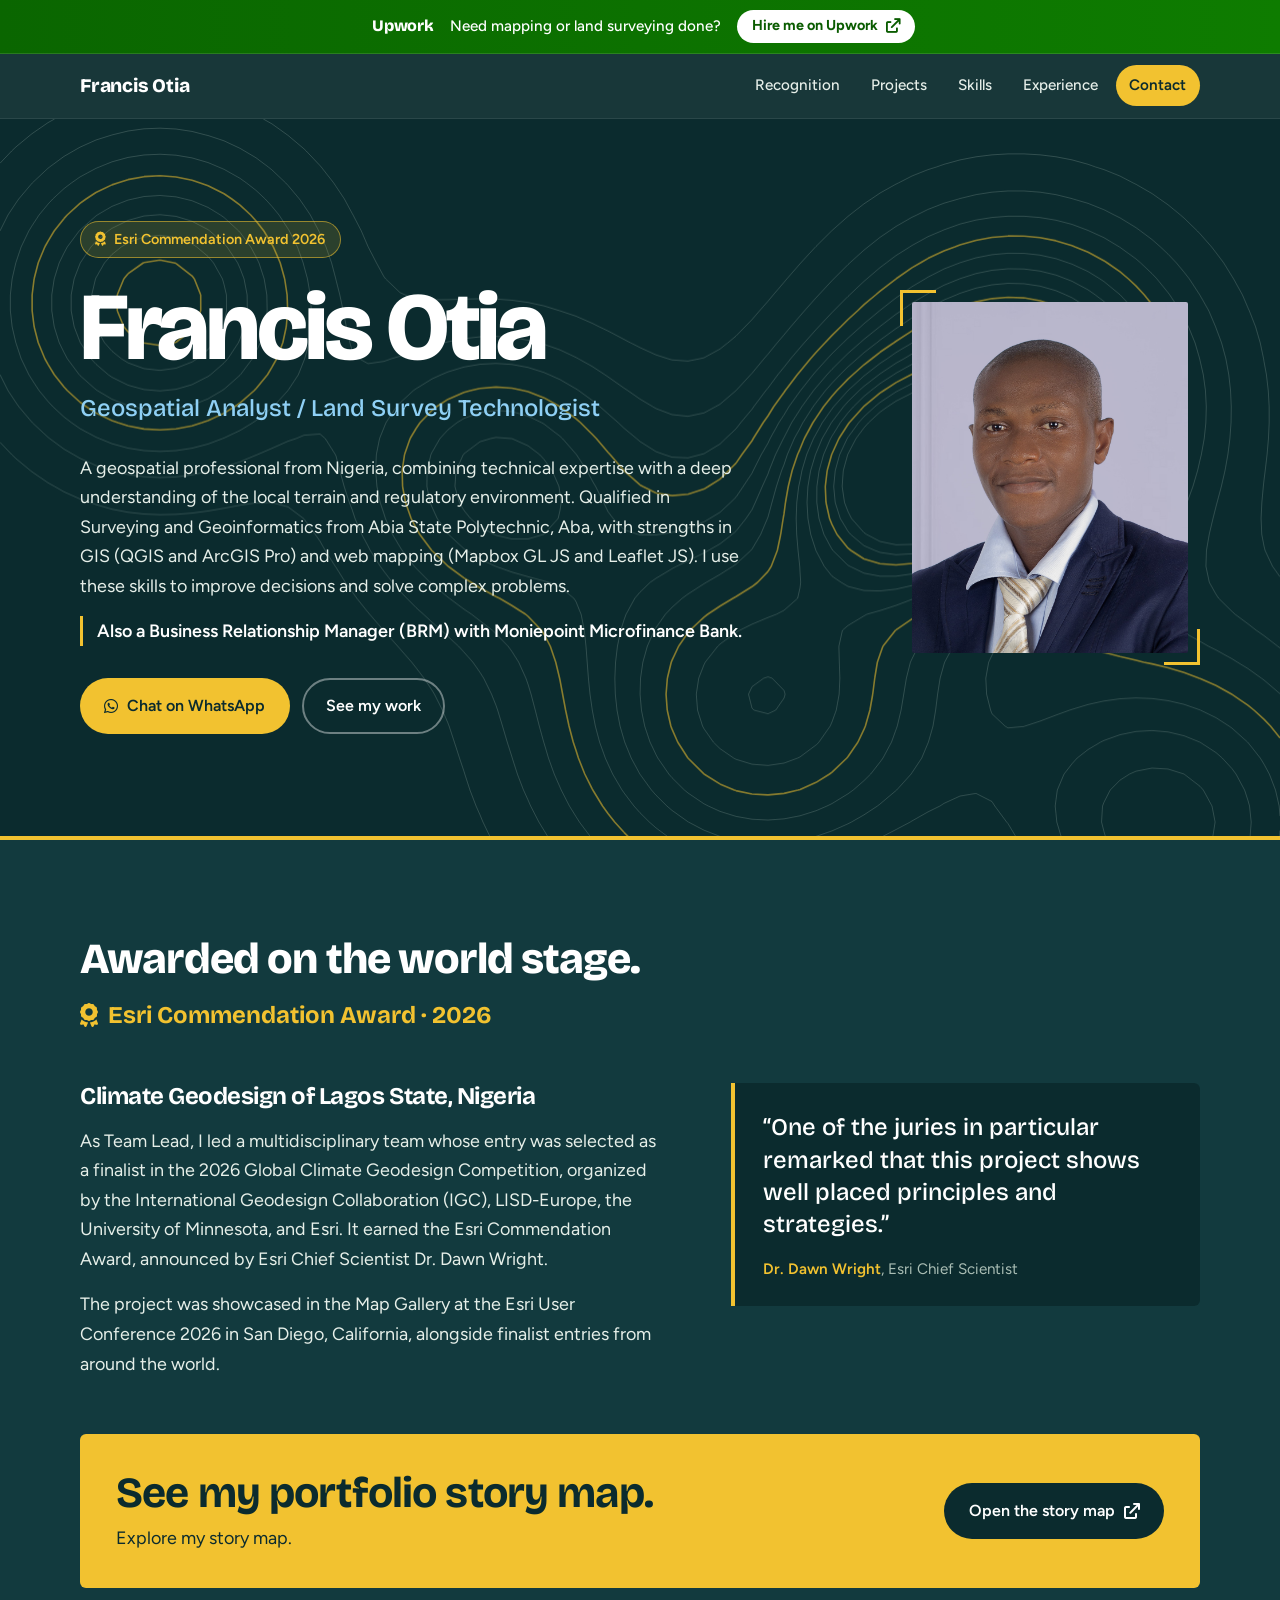
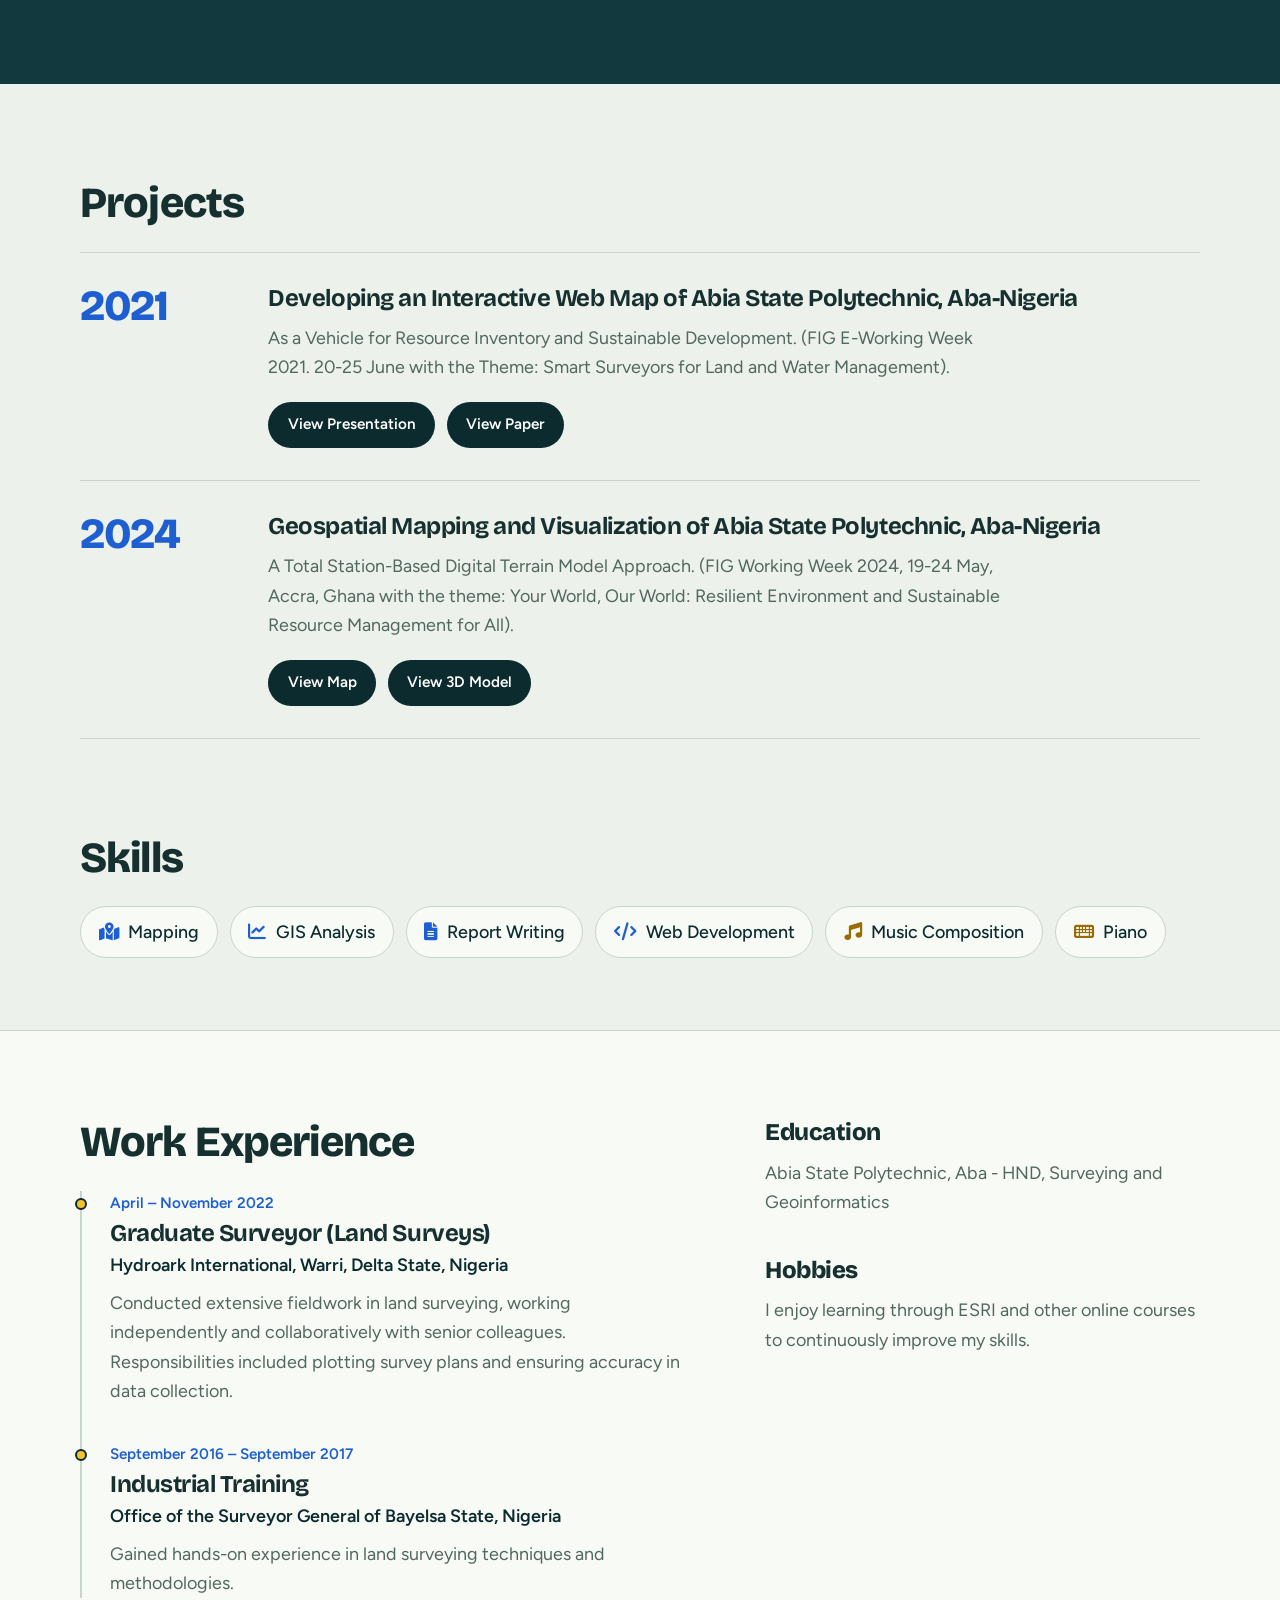
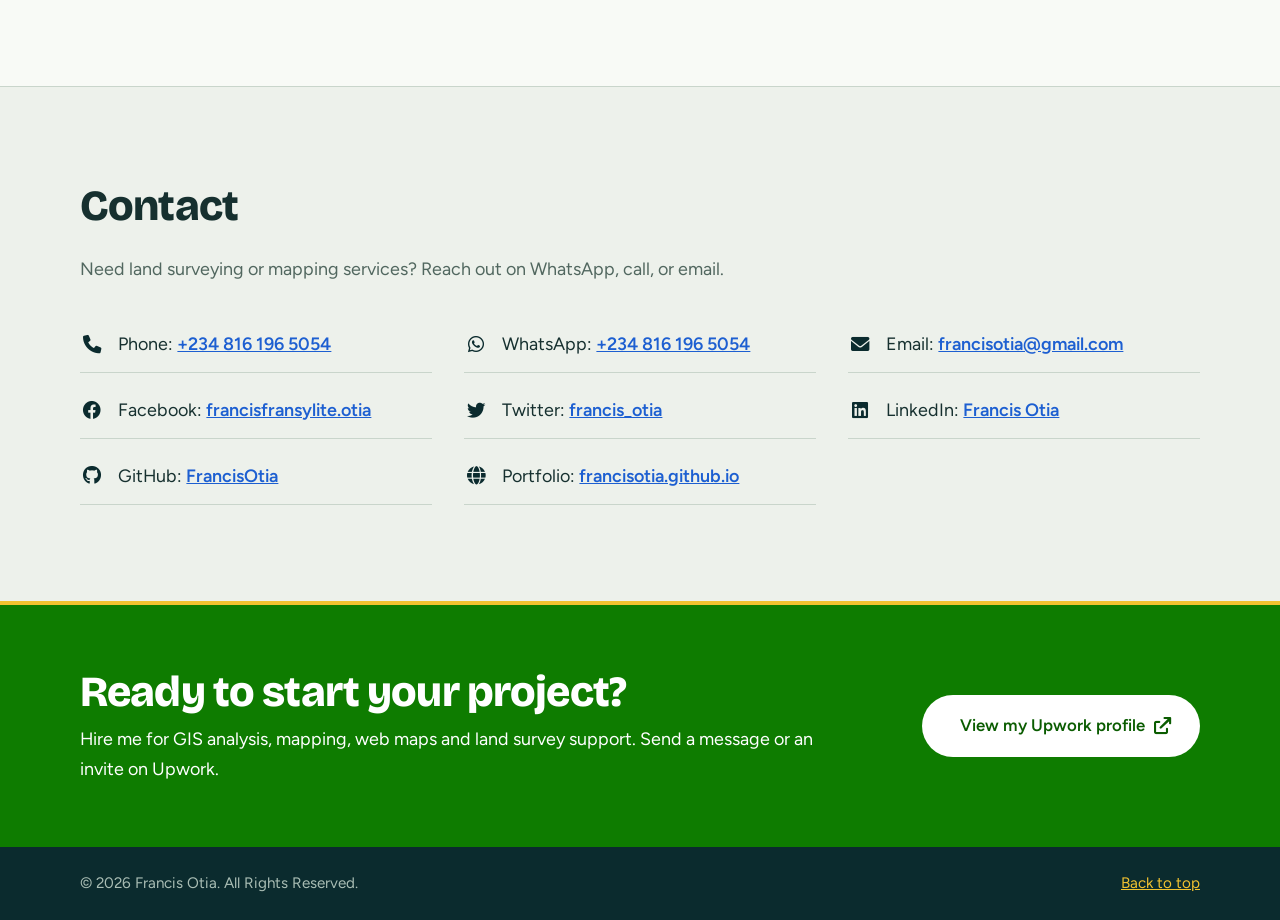
==== commit 45f5db27: "Updated to show upwork I updated my files to include my upwork hire link: https://www.upwork.com/fre" ====
--- a/index.html
+++ b/index.html
@@ -25,6 +25,14 @@
 
     <a class="skip-link" href="#main">Skip to content</a>
 
+    <a class="upwork-bar" href="https://www.upwork.com/freelancers/~01414776e72bb4ec85?mp_source=share" target="_blank" rel="noopener" aria-label="Hire Francis Otia on Upwork (opens in a new tab)">
+        <span class="container upwork-bar-inner">
+            <span class="upwork-badge"><i class="fab fa-upwork" aria-hidden="true"></i> Upwork</span>
+            <span class="upwork-bar-text">Need mapping or land surveying done?</span>
+            <span class="upwork-bar-action">Hire me on Upwork <i class="fas fa-arrow-up-right-from-square" aria-hidden="true"></i></span>
+        </span>
+    </a>
+
     <header class="site-header" id="top">
         <div class="container header-bar">
             <a class="brand" href="#top">Francis Otia</a>
@@ -198,6 +206,18 @@
             </div>
         </section>
 
+        <section class="upwork-cta" aria-labelledby="upwork-cta-title">
+            <div class="container upwork-cta-inner">
+                <div class="upwork-cta-copy">
+                    <h2 id="upwork-cta-title">Ready to start your project?</h2>
+                    <p>Hire me for GIS analysis, mapping, web maps and land survey support. Send a message or an invite on Upwork.</p>
+                </div>
+                <a class="btn btn-upwork" href="https://www.upwork.com/freelancers/~01414776e72bb4ec85?mp_source=share" target="_blank" rel="noopener">
+                    <i class="fab fa-upwork" aria-hidden="true"></i> View my Upwork profile <i class="fas fa-arrow-up-right-from-square" aria-hidden="true"></i>
+                </a>
+            </div>
+        </section>
+
     </main>
 
     <footer class="site-footer">
--- a/style.css
+++ b/style.css
@@ -491,6 +491,83 @@
 }
 
 .contact-list a { font-weight: 600; }
+
+/* ---------- Upwork (top bar + bottom band) ---------- */
+
+.upwork-bar {
+    display: block;
+    background: linear-gradient(90deg, #0A6600, #0E7C00);
+    color: #fff;
+    text-decoration: none;
+    border-bottom: 1px solid rgba(255, 255, 255, 0.12);
+}
+
+.upwork-bar-inner {
+    display: flex;
+    align-items: center;
+    justify-content: center;
+    flex-wrap: wrap;
+    gap: 0.4rem 1rem;
+    padding: 0.6rem 0;
+}
+
+.upwork-badge {
+    display: inline-flex;
+    align-items: center;
+    gap: 0.45rem;
+    font-family: var(--font-display);
+    font-weight: 800;
+    font-size: 1rem;
+    letter-spacing: -0.01em;
+}
+.upwork-badge i { font-size: 1.15rem; }
+
+.upwork-bar-text {
+    font-weight: 500;
+    font-size: 0.95rem;
+}
+
+.upwork-bar-action {
+    display: inline-flex;
+    align-items: center;
+    gap: 0.5rem;
+    background: #fff;
+    color: #0A5C00;
+    font-weight: 700;
+    font-size: 0.9rem;
+    padding: 0.3rem 0.95rem;
+    border-radius: 999px;
+    transition: background 0.2s, color 0.2s, transform 0.15s;
+}
+.upwork-bar:hover .upwork-bar-action,
+.upwork-bar:focus-visible .upwork-bar-action { background: var(--stake); color: var(--ink); }
+.upwork-bar:active .upwork-bar-action { transform: translateY(1px); }
+
+.upwork-cta {
+    background: #0E7C00;
+    color: #fff;
+    padding: clamp(2.5rem, 6vw, 4rem) 0;
+    border-top: 4px solid var(--stake);
+}
+
+.upwork-cta-inner {
+    display: flex;
+    align-items: center;
+    justify-content: space-between;
+    flex-wrap: wrap;
+    gap: 1.5rem 2.5rem;
+}
+
+.upwork-cta h2 { color: #fff; margin-bottom: 0.5rem; }
+.upwork-cta p { color: #fff; }
+
+.btn-upwork {
+    background: #fff;
+    color: #0A5C00;
+    font-size: 1.05rem;
+    padding: 0.95rem 1.7rem;
+}
+.btn-upwork:hover { background: var(--stake); color: var(--ink); }
 
 /* ---------- Footer ---------- */
 
@@ -542,6 +619,7 @@
     .project { grid-template-columns: 1fr; gap: 0.5rem; }
     .links a { flex: 1 1 100%; text-align: center; }
     .story-cta .btn { width: 100%; }
+    .btn-upwork { width: 100%; }
 }
 
 @media (prefers-reduced-motion: reduce) {
